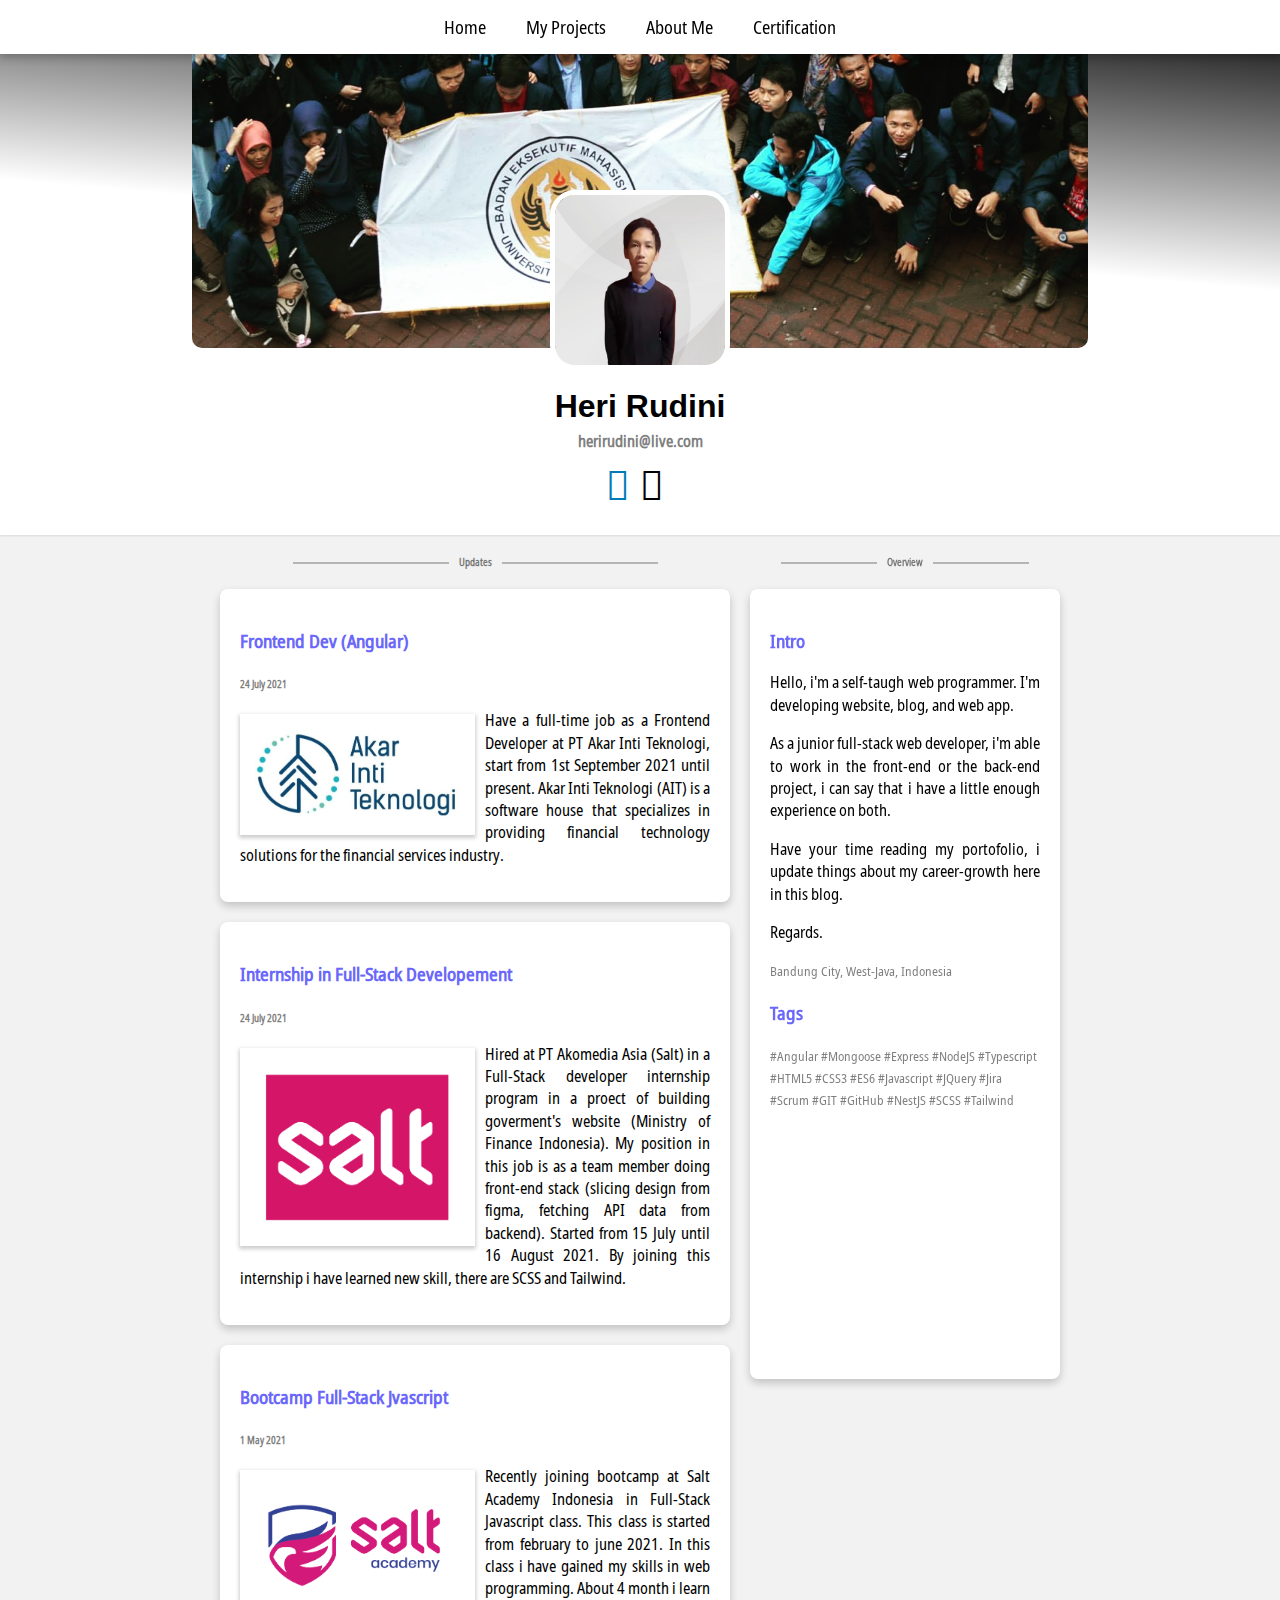
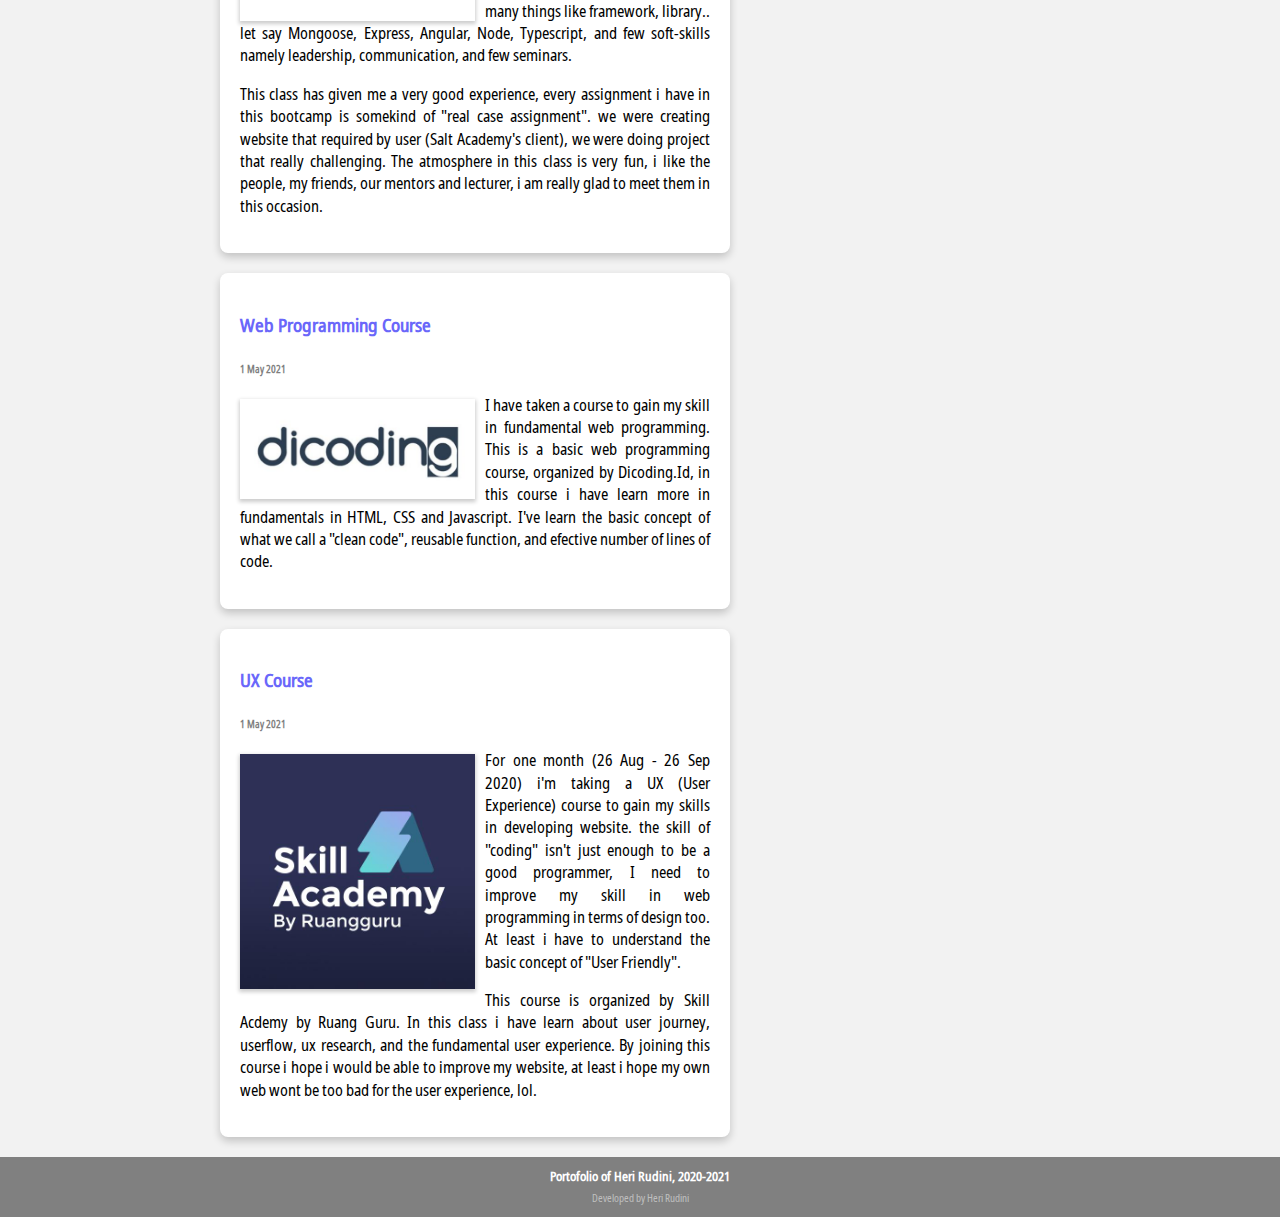
==== index.html @ 97d80e6c "Update & debug" ====
<!DOCTYPE html>
<html>
  <head>
    <title>Portofolio - Heri Rudini</title>
    <link
      rel="stylesheet"
      href="https://fonts.googleapis.com/css2?family=DM+Sans:wght@400;700 &display=swap"
    />
    <link
      rel="stylesheet"
      href="https://use.fontawesome.com/releases/v5.8.1/css/all.css"
      integrity="sha384-50oBUHEmvpQ+1lW4y57PTFmhCaXp0ML5d60M1M7uH2+nqUivzIebhndOJK28anvf"
      crossorigin="anonymous"
    />
    <link
      rel="stylesheet"
      href="https://cdnjs.cloudflare.com/ajax/libs/font-awesome/4.7.0/css/font-awesome.min.css"
    />
    <link rel="stylesheet" type="text/css" href="style.css" />
    <meta name="viewport" content="width=devices-width, initial-scale=1" />
    <meta content="text/html;charset=utf-8" http-equiv="Content-Type" />
    <meta content="utf-8" http-equiv="encoding" />
  </head>

  <body>
    <div id="myModal" class="modal" onclick="closeModalImage()">
      <span class="close">&times;</span>
      <img class="modal-content" id="img01" />
    </div>
    <header>
      <div class="jumbotron">
        <img
          id="profile-img"
          src="./assets/profile-img-5.png"
          class="profile-img"
          alt="Profile image"
          onclick="showModalImage(this.src)"
        />
      </div>
      <div class="title">
        <h1>Heri Rudini</h1>
        <p lang="en" translate="no" class=""><b>herirudini@live.com</b></p>
        <div class="badge flexrow">
          <!-- <a href="https://facebook.com/Heri.Rudini" target="_blank" class="fa fa-facebook"></a> -->
          <a
            href="https://linkedin.com/in/heri-rudini-8996981b3"
            target="_blank"
            class="fab fa-linkedin-square"
          ></a>
          <!-- <a href="https://yukitamikir.blogspot.com" target="_blank" class="fa fa-google"></a> -->
          <a
            href="https://github.com/herirudini"
            target="_blank"
            class="fab fa-github-square"
          ></a>
          <a
            href="https://wa.link/srtyjm"
            target="_blank"
            class="fab fa-whatsapp-square"
          ></a>
          <!-- <a href="https://www.instagram.com/heri.rudini/" target="_blank" class="fa fa-instagram"></a> -->
        </div>
      </div>
      <nav id="myNav" class="nav">
        <ul>
          <div class="menu">
            <a href="javascript:void(0);" onclick="myButton()"
              ><i class="fa fa-bars"></i
            ></a>
          </div>
          <div class="list flexrow">
            <li><a href="index.html">Home</a></li>
            <li><a href="projects.html">My Projects</a></li>
            <li><a href="aboutme.html">About Me</a></li>
            <li><a href="certification.html">Certification</a></li>
          </div>
        </ul>
      </nav>
    </header>

    <main class="flexrow">
      <div id="content">
        <h2 class="stripe-heading">Updates</h2>
        <article class="card">
          <h3>Frontend Dev (Angular)</h3>
          <em class="date">24 July 2021</em>
          <section>
            <img
              src="./assets/logo-ait.png"
              class="featured-image"
              alt="Logo AIT"
              id="ait-logo-img"
              onclick="showModalImage(this.src)"
            />
            <p lang="en-US" translate="yes">
              Have a full-time job as a Frontend Developer at PT Akar Inti
              Teknologi, start from 1st September 2021 until present. Akar Inti
              Teknologi (AIT) is a software house that specializes in providing
              financial technology solutions for the financial services
              industry.
            </p>
          </section>
        </article>
        <article class="card">
          <h3>Internship in Full-Stack Developement</h3>
          <em class="date">24 July 2021</em>
          <section>
            <img
              src="./assets/logosalt3.png"
              class="featured-image"
              alt="Logo Salt Academy"
              id="salt2-logo-img"
              onclick="showModalImage(this.src)"
            />
            <p lang="en-US" translate="yes">
              Hired at PT Akomedia Asia (Salt) in a Full-Stack
              developer internship program in a proect of building goverment's
              website (Ministry of Finance Indonesia). My position in this job
              is as a team member doing front-end stack (slicing design from
              figma, fetching API data from backend). Started from 15 July until
              16 August 2021. By joining this internship i have learned new
              skill, there are SCSS and Tailwind.
            </p>
          </section>
        </article>
        <article class="card">
          <h3>Bootcamp Full-Stack Jvascript</h3>
          <em class="date">1 May 2021</em>
          <section>
            <img
              src="./assets/logosalt.png"
              class="featured-image"
              alt="Logo Salt Academy"
              id="salt-logo-img"
              onclick="showModalImage(this.src)"
            />

            <p lang="en-US" translate="yes">
              Recently joining bootcamp at Salt Academy Indonesia in Full-Stack
              Javascript class. This class is started from february to june
              2021. In this class i have gained my skills in web programming.
              About 4 month i learn many things like framework, library.. let
              say Mongoose, Express, Angular, Node, Typescript, and few
              soft-skills namely leadership, communication, and few seminars.
            </p>
            <p lang="en-US" translate="yes">
              This class has given me a very good experience, every assignment i
              have in this bootcamp is somekind of "real case assignment". we
              were creating website that required by user (Salt Academy's
              client), we were doing project that really challenging. The
              atmosphere in this class is very fun, i like the people, my
              friends, our mentors and lecturer, i am really glad to meet them
              in this occasion.
            </p>
          </section>
        </article>
        <article class="card">
          <h3>Web Programming Course</h3>
          <em class="date">1 May 2021</em>
          <section>
            <img
              src="./assets/logo-dicoding.JPG"
              class="featured-image"
              alt="Logo Skill Academy"
              id="dicoding-logo-img"
              onclick="showModalImage(this.src)"
            />
            <p>
              I have taken a course to gain my skill in fundamental web
              programming. This is a basic web programming course, organized by
              Dicoding.Id, in this course i have learn more in fundamentals in
              HTML, CSS and Javascript. I've learn the basic concept of what we
              call a "clean code", reusable function, and efective number of
              lines of code.
            </p>
          </section>
        </article>
        <article class="card">
          <h3>UX Course</h3>
          <em class="date">1 May 2021</em>
          <section>
            <img
              src="./assets/logo-skillacademy.jpeg"
              class="featured-image"
              alt="Logo Skill Academy"
              id="skillacademy-logo-img"
              onclick="showModalImage(this.src)"
            />
            <p>
              For one month (26 Aug - 26 Sep 2020) i'm taking a UX (User
              Experience) course to gain my skills in developing website. the
              skill of "coding" isn't just enough to be a good programmer, I
              need to improve my skill in web programming in terms of design
              too. At least i have to understand the basic concept of "User
              Friendly".
            </p>
            <p>
              This course is organized by Skill Acdemy by Ruang Guru. In this
              class i have learn about user journey, userflow, ux research, and
              the fundamental user experience. By joining this course i hope i
              would be able to improve my website, at least i hope my own web
              wont be too bad for the user experience, lol.
            </p>
          </section>
        </article>
      </div>

      <aside>
        <h2 class="stripe-heading">Overview</h2>
        <div id="sideblock" class="card">
          <section class="event">
            <h3>Intro</h3>
            <p>
              Hello, i'm a self-taugh web programmer. I'm developing website,
              blog, and web app.
            </p>
            <p>
              As a junior full-stack web developer, i'm able to work in the
              front-end or the back-end project, i can say that i have a little
              enough experience on both.
            </p>
            <p>
              Have your time reading my portofolio, i update things about my
              career-growth here in this blog.
            </p>
            <p>Regards.</p>
            <em class="opacity">Bandung City, West-Java, Indonesia</em>
          </section>
          <section class="event">
            <h3>Tags</h3>
            <em class="opacity"
              >#Angular #Mongoose #Express #NodeJS #Typescript #HTML5 #CSS3 #ES6
              #Javascript #JQuery #Jira #Scrum #GIT #GitHub #NestJS #SCSS
              #Tailwind
            </em>
          </section>
        </div>
        <!-- <div class="card">
				<h3>Live events</h3>
				<section class="event">
					<h4>Join Bootcamp</h4>
					<em>February - June 2021</em>
					<p>Recently participated in full-stack javascript bootcamp at Salt Academy Indonesia</p>
				</section>
				<section class="event">
					<h4>Take a programming course</h4>
					<em>September - October 2020</em>
					<p>Participated in fundamental front-end web programming course at Dicoding Indonesia</p>
				</section>
				<section class="event">
					<h4>Graduation</h4>
					<em>February 2020</em>
					<p>Graduated from my university "Universitas Padjadjaran" Indonesia</p>
				</section>
			</div> -->
      </aside>
    </main>
    <footer>
      <p>Portofolio of Heri Rudini, 2020-2021</p>
      <i>Developed by Heri Rudini</i>
    </footer>
    <script src="script.js"></script>
  </body>
</html>
---- style.css ----
@import url("https://fonts.googleapis.com/css2?family=DM+Sans:wght@400;700 &display=swap");

/* @import url('https://cdn.jsdelivr.net/npm/@fortawesome/fontawesome-free@5.15.3/css/fontawesome.min.css'); */
@font-face {
  font-family: "NotoSans-CondensedLight";
  src: url("/assets/font/NotoSans-hinted/NotoSans-Condensed.ttf"),
    format("truetype");
  font-weight: normal;
  font-style: normal;
}

html {
  scroll-behavior: smooth;
  /* height: 100%; */
}
body {
  font-family: "NotoSans-CondensedLight", "DM Sans", sans-serif;
  margin: 0;
  padding: 0;
  background-color: rgba(128, 128, 128, 0.1);
  height: 100%;
}

body > header {
  padding-bottom: 1%;
  /* display: inline; */
  /* background-color: yellow; */

  /* background: rgb(0,0,0); */
  background: linear-gradient(
    185deg,
    rgba(0, 0, 0, 1) 0%,
    rgba(255, 255, 255, 1) 45%
  );
  box-shadow: 0 1px 2px 0 rgba(0, 0, 0, 0.1);
  padding-top: 40px;
  margin-bottom: 20px;
}
.flexrow {
  display: flex;
  flex-direction: row;
  align-items: center;
  justify-content: space-around;
}
h1 {
  margin: 10px 0 0;
  font-family: "Segoe UI", Tahoma, Geneva, Verdana, sans-serif;
}
h3 {
  color: #6a67fa;
  /* font-size: larger; */
}
h4 {
  color: #989bfc;
  /* font-size: large; */
}

p {
  font-size: medium;
  line-height: 1.4;
  font-weight: 350;
}
.jumbotron {
  /* font-size: 20px; */
  padding: 150px 1% 1% 1%;
  margin: 0 15%;
  background-image: url("./assets/jumbotron.jpg");
  background-position: bottom;
  background-size: cover;
  text-align: center;
  color: white;
  display: flex;
  flex-direction: column;
  align-items: center;
  justify-content: flex-start;
  border-radius: 0 0 10px 10px;
  /* padding: 20px; */
}
.title {
  margin-top: 30px;
  display: flex;
  flex-direction: column;
  justify-content: flex-start;
  align-items: center;
}

.title p {
  /* margin-top: 10px; */
  margin: 5px;
  color: rgba(0, 0, 0, 0.5);
  /* font-size: small; */
}
.badge a {
  margin: 0 5px;
}
.badge {
  margin-bottom: 10px;
}
.profile-img {
  position: static;
  margin-bottom: -35px;
  z-index: 0;
  min-height: 20px;
  height: 180px;
  width: 180px;
  object-fit: cover;
  border-radius: 25px;
  border-color: white;
  border-width: 5px;
  border-style: solid;
}
.nav,
.nav.responsive {
  z-index: 1;
  box-shadow: 0 4px 8px 0 rgba(0, 0, 0, 0.2);
  background-color: white;
  margin: 0;
  position: fixed;
  width: 100%;
  top: 0;
  padding: 10px 0;
}
.nav ul,
.nav.responsive ul {
  margin: 0;
  padding: 0;
  /* margin: 10px 0; */
}
.nav .list,
.nav.responsive .list {
  justify-content: center;
}
.nav li,
.nav.responsive li {
  list-style-type: none;
  margin: 0;
  padding: 0px 10px;
}
.nav a,
.nav.responsive a {
  display: block;
  padding: 5px 10px;
  font-size: 18px;
  font-weight: lighter;
  text-decoration: none;
  color: black;
  border-radius: 5px;
  position: relative;
  cursor: pointer;
}
.nav a::after,
.nav.responsive a::after {
  position: absolute;
  content: "";
  width: 50%;
  height: 3px;
  top: 75%;
  left: 25%;
  background: #ff7000;
  transition: transform 0.5s;
  transform: scaleX(0);
  transform-origin: right;
  /* z-index: -1; */
}
/* .nav a:hover:not(active),
.nav.responsive a:hover:not(active) {
    background-color: #00c8eb;
} */
.nav a:hover:not(active)::after,
.nav.responsive a:hover:not(active)::after {
  transform: scaleX(1);
  transform-origin: left;
}
.nav a:active,
.nav.responsive a:active {
  opacity: 50%;
  font-weight: lighter;
}
.nav .menu,
.nav.responsive .menu {
  font-size: 18px;
  font-weight: bolder;
  display: none;
  text-align: justify;
  margin: 0;
  color: white;
}
/* 
.nav #Menu6,
.nav.responsive #Menu6 {
    display: none;
} */

main.flexrow {
  /* margin: 0 15%; */
  /* display: flex;
    flex-direction: row; */
  align-items: flex-start;
  justify-content: center;
  /* height: 100%; */
}

.stripe-heading {
  overflow: hidden;
  text-align: center;
  font-size: x-small;
  opacity: 50%;
  margin: 0 15px 0 15px;
}

.stripe-heading:before,
.stripe-heading:after {
  background-color: rgba(0, 0, 0, 0.5);
  content: "";
  display: inline-block;
  height: 2px;
  position: relative;
  vertical-align: middle;
  width: 30%;
}
.stripe-heading:before {
  right: 1em;
  margin-left: -100%;
}
.stripe-heading:after {
  left: 1em;
  margin-right: -100%;
}
.card {
  box-shadow: 0 4px 8px 0 rgba(0, 0, 0, 0.2);
  border-radius: 8px;
  padding: 20px;
  margin: 20px;
  background-color: white;
  /* display: flex;
  flex-direction: column;
  align-items: flex-start; */
}
.card p {
  text-align: justify;
}
.card-footer {
  padding-top: 10px;
  clear: both;
  width: 100%;
}
.featured-image {
  float: left;
  margin: 5px 10px 0 0;
  /* align-self: center; */
  box-shadow: 0 2px 4px 1px rgba(0, 0, 0, 0.2);
  width: 50%;
  /* max-width: 500px; */
  object-fit: cover;
  object-position: center;
  max-height: 300px;
}
.full-image {
  /* float: left;
  margin: 5px 10px 0 0; */
  /* align-self: center; */
  box-shadow: 0 2px 4px 1px rgba(0, 0, 0, 0.2);
  width: 100%;
  /* max-width: 500px; */
  object-fit: cover;
  object-position: center;
  max-height: 400px;
}

.clear {
  clear: left;
}

table {
  clear: right;
  text-align: left;
}

#content {
  margin-right: -10px;
  max-width: 550px;
  /* height: 100%; */
  /* overflow-y: auto; */
  scroll-behavior: smooth;
}
/* #content>.card{
    margin-right: 10px;
} */
#content.wide-content {
  max-width: 900px;
  margin: 0;
}

aside {
  margin-left: -10px;
  max-width: 350px;
  height: 100%;
  position: sticky;
  top: 70px;
  /* scroll-snap-stop: normal;
    scroll-snap-align: end; */
}
/* aside>.card{
    margin-left: 10px;
} */
#sideblock {
  /* height: 80vh; */
  overflow: auto;
  scrollbar-width: none;
  -ms-overflow-style: none;
}

#sideblock:hover {
  scrollbar-width:unset;
  -ms-overflow-style: unset;
}

/* ::-webkit-scrollbar {
display: none;
} */
.opacity {
  font-size: small;
  opacity: 50%;
  font-style: normal;
}
.event.card {
  box-shadow: 0 4px 8px 0 rgba(0, 0, 0, 0.2);
  border-radius: 8px;
}
.date {
  font-size: x-small;
  font-weight: bold;
  opacity: 50%;
  font-style: normal;
  margin-bottom: 5px;
}
.fa {
  /* padding: 10px; */
  font-size: 40px;
  /* width: 40px; */
  text-align: center;
  text-decoration: none;
  margin: 0;
  font-weight: 1;
  background-color: none;
}
.fab {
  /* padding: 10px; */
  font-size: 40px;
  /* width: 40px; */
  text-align: center;
  text-decoration: none;
  margin: 0;
  font-weight: 1;
  background-color: none;
}
.fa-bars {
  font-size: inherit;
  border-radius: 0;
}

.fa-facebook {
  color: #3b5998;
  /* color: white; */
}

.fa-google {
  color: #dd4b39;
  /* color: white; */
}

.fa-linkedin-square {
  color: #007bb5;
  /* color: white; */
}

.fa-github-square {
  color: black;
  /* color: white; */
}
.fa-whatsapp-square {
  /* color: linear-gradient(45deg,#1ebea5, #00e676); */
  color: #00e676;
  /* color: white; */
}
/* .fa-instagram {
    background: #d6249f;
    background: radial-gradient(circle at 30% 107%, #fdf497 0%, #fdf497 5%, #fd5949 45%,#d6249f 60%,#285AEB 90%);
    color: white;
    font-weight: bolder;
} */

footer {
  padding: 10px 0;
  color: white;
  background-color: rgba(128, 128, 128, 1);
  text-align: center;
}
footer p {
  margin: 0;
  font-weight: bold;
  font-size: small;
}
footer i {
  font-style: normal;
  font-size: x-small;
  /* font-size: 90%; */
  color: rgba(255, 255, 255, 0.5);
}
* {
  box-sizing: border-box;
}
@media screen and (min-width: 2000px) {
  main {
    margin: 0 15%;
  }
  #content {
    max-width: 60%;
  }
  aside {
    max-width: 40%;
  }
}
@media screen and (max-width: 996px) {
  #sideblock {
    height: 100%!important;
  }
  main.flexrow {
    padding: 0;
    margin: 0;
    flex-direction: column-reverse;
    align-items: center;
  }
  #content,
  aside {
    position: static;
    max-width: 600px;
    margin: 0;
  }
  /* .featured-image {
    width: 100%;
    } */
}
@media screen and (max-width: 600px) {
  .jumbotron {
    margin: 0;
    border-radius: 0;
  }
  /* html {
        font-size: 90%;
    } */
  .nav,
  .nav.responsive {
    text-align: left;
    padding: 0;
  }
  .nav .menu,
  .nav.responsive .menu {
    padding: 10px;
    display: flex;
    flex-direction: row;
    align-items: center;
    justify-content: flex-end;
    position: relative;
    left: 0;
    background-color: black;
  }
  .nav a,
  .nav.responsive a {
    color: white;
    /* font-weight:500; */
  }
  .nav .list {
    display: block;
    text-align: center;
    background-color: rgba(0, 0, 0, 0.8);
    position: absolute;
    top: 0;
    padding-top: 49px;
    z-index: -1;
    bottom: 100%;
    left: 0;
    right: 0;
    width: 100%;
    height: 0;
    -webkit-transition: height 0.5s ease-in-out;
    -moz-transition: height 0.5s ease-in-out;
    -o-transition: height 0.5s ease-in-out;
    transition: height 0.5s ease-in-out;
    overflow-y: hidden;

    /* flex-direction: column;
        flex-wrap: nowrap;
        align-items:flex-start;
        justify-content: space-evenly; */
  }
  .nav.responsive .list {
    display: block;
    bottom: 0;
    height: 270px;
  }
  .nav li,
  .nav.responsive li {
    width: 100%;
    /* -webkit-text-stroke-color: black;
        -webkit-text-stroke-width: 1px; */
    /* text-align: left; */
    border-radius: 0;
    padding: 10px;
  }
  #content,
  aside {
    width: 100%;
    padding: 0;
  }
  .featured-image {
    width: 100%;
    margin-bottom: 10px;
  }
  /*nav.responsive will be generated by javascript*/

  /* .nav.responsive #Menu6 {
        display: inherit;
    } */
}

/*========================MODAL IMG=====================*/
/* The Modal (background) */
.modal {
  display: none; /* Hidden by default */
  position: fixed; /* Stay in place */
  z-index: 2; /* Sit on top */
  left: 0;
  top: 0;
  width: 100%; /* Full width */
  height: 100%; /* Full height */
  overflow: auto; /* Enable scroll if needed */
  background-color: rgb(0, 0, 0); /* Fallback color */
  background-color: rgba(0, 0, 0, 0.9); /* Black w/ opacity */
  flex-direction: row;
  align-items: center;
  justify-content: center;
}

/* Modal Content (image) */
.modal-content {
  margin: auto;
  display: block;
  max-height: 70%;
  max-width: 70%;
}

/* Add Animation */
.modal-content,
#caption {
  -webkit-animation-name: zoom;
  -webkit-animation-duration: 0.6s;
  animation-name: zoom;
  animation-duration: 0.6s;
}

@-webkit-keyframes zoom {
  from {
    -webkit-transform: scale(0);
  }
  to {
    -webkit-transform: scale(1);
  }
}

@keyframes zoom {
  from {
    transform: scale(0);
  }
  to {
    transform: scale(1);
  }
}

/* The Close Button */
.close {
  position: absolute;
  top: 15px;
  right: 35px;
  color: #f1f1f1;
  font-size: 40px;
  font-weight: bold;
  transition: 0.3s;
}

.close:hover,
.close:focus {
  color: #bbb;
  text-decoration: none;
  cursor: pointer;
}

/* 100% Image Width on Smaller Screens */
@media only screen and (max-width: 600px) {
  .modal-content {
    max-height: unset;
    max-width: unset;
    width: 100%;
  }
}
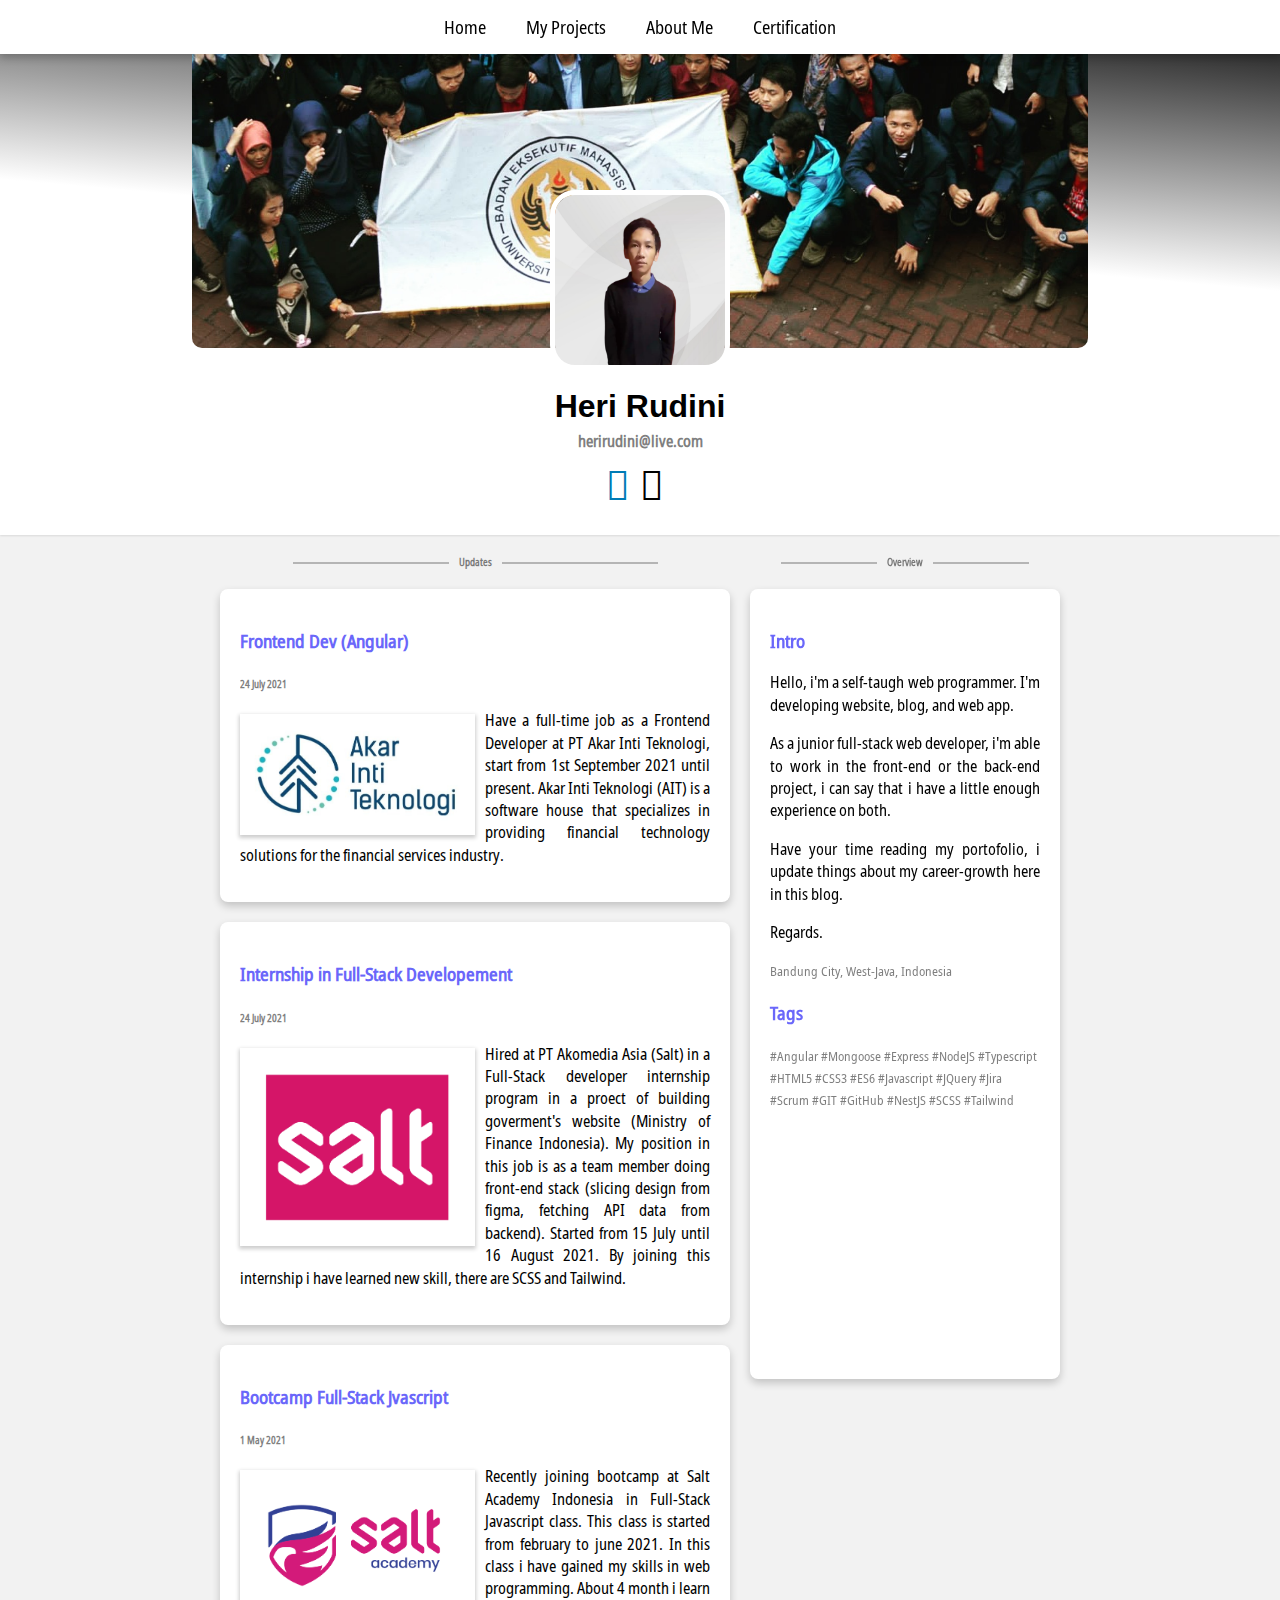
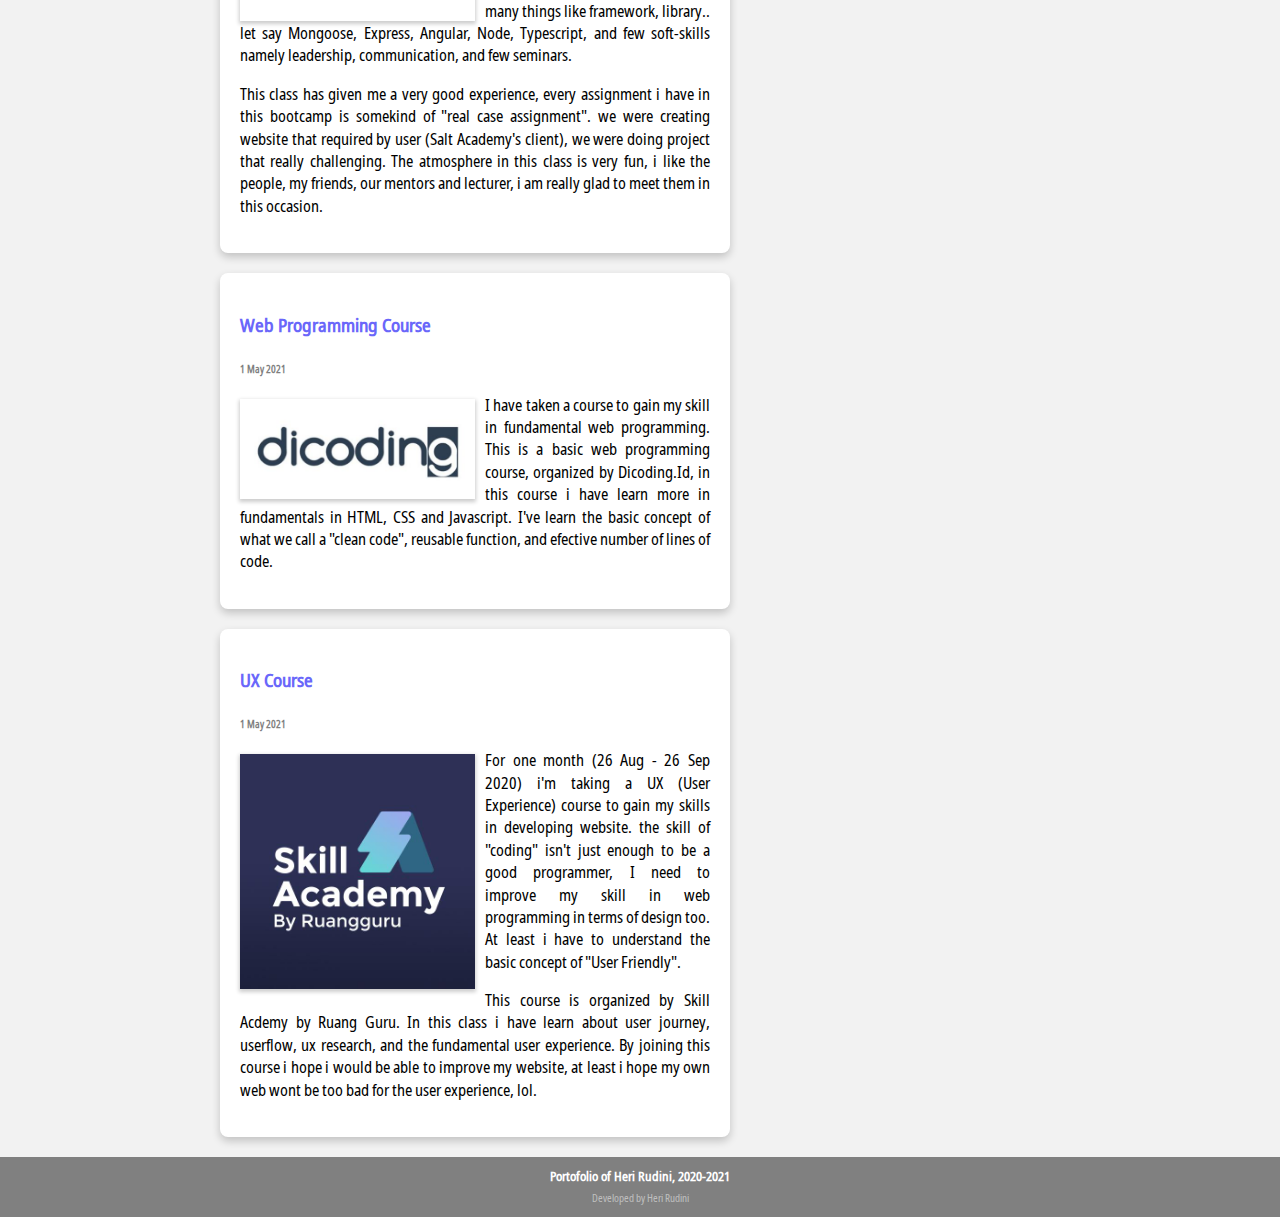
==== commit d1945c0a: "fix styling scrollbar" ====
--- a/index.html
+++ b/index.html
@@ -207,33 +207,35 @@
 
       <aside>
         <h2 class="stripe-heading">Overview</h2>
-        <div id="sideblock" class="card">
-          <section class="event">
-            <h3>Intro</h3>
-            <p>
-              Hello, i'm a self-taugh web programmer. I'm developing website,
-              blog, and web app.
-            </p>
-            <p>
-              As a junior full-stack web developer, i'm able to work in the
-              front-end or the back-end project, i can say that i have a little
-              enough experience on both.
-            </p>
-            <p>
-              Have your time reading my portofolio, i update things about my
-              career-growth here in this blog.
-            </p>
-            <p>Regards.</p>
-            <em class="opacity">Bandung City, West-Java, Indonesia</em>
-          </section>
-          <section class="event">
-            <h3>Tags</h3>
-            <em class="opacity"
-              >#Angular #Mongoose #Express #NodeJS #Typescript #HTML5 #CSS3 #ES6
-              #Javascript #JQuery #Jira #Scrum #GIT #GitHub #NestJS #SCSS
-              #Tailwind
-            </em>
-          </section>
+        <div style="padding-left: 0; padding-right: 0;" class="card">
+          <div id="sideblock">
+            <section class="event">
+              <h3>Intro</h3>
+              <p>
+                Hello, i'm a self-taugh web programmer. I'm developing website,
+                blog, and web app.
+              </p>
+              <p>
+                As a junior full-stack web developer, i'm able to work in the
+                front-end or the back-end project, i can say that i have a little
+                enough experience on both.
+              </p>
+              <p>
+                Have your time reading my portofolio, i update things about my
+                career-growth here in this blog.
+              </p>
+              <p>Regards.</p>
+              <em class="opacity">Bandung City, West-Java, Indonesia</em>
+            </section>
+            <section class="event">
+              <h3>Tags</h3>
+              <em class="opacity"
+                >#Angular #Mongoose #Express #NodeJS #Typescript #HTML5 #CSS3 #ES6
+                #Javascript #JQuery #Jira #Scrum #GIT #GitHub #NestJS #SCSS
+                #Tailwind
+              </em>
+            </section>
+          </div>
         </div>
         <!-- <div class="card">
 				<h3>Live events</h3>
--- a/style.css
+++ b/style.css
@@ -8,7 +8,45 @@
   font-weight: normal;
   font-style: normal;
 }
-
+/* SCROLL BAR FOR OTHER BROWSER (Chrome, Edge, Safari) */
+
+::-webkit-scrollbar {
+  background: transparent;
+  overflow: visible;
+  width: 8px;
+}
+
+::-webkit-scrollbar-thumb {
+  background-color: #aaaaaa;
+  border: solid #aaaaaa;
+}
+
+::-webkit-scrollbar-thumb:hover {
+  background-color: #888888;
+  border: #888888;
+}
+::-webkit-scrollbar-thumb:hover:active {
+  background-color: #666666;
+  border: #666666;
+}
+
+::-webkit-scrollbar-thumb:horizontal {
+  border-width: 6px 8px;
+  min-width: 10px;
+}
+
+::-webkit-scrollbar-thumb:vertical {
+  border-width: 8px 6px;
+  min-height: 10px;
+}
+
+::-webkit-scrollbar-track-piece {
+  background-color: rgba(0, 0, 0, 0);
+}
+
+::-webkit-scrollbar-corner {
+  background: transparent;
+}
 html {
   scroll-behavior: smooth;
   /* height: 100%; */
@@ -232,6 +270,9 @@
   padding: 20px;
   margin: 20px;
   background-color: white;
+  overflow: hidden;
+  text-overflow: ellipsis;
+  word-wrap: break-word;
   /* display: flex;
   flex-direction: column;
   align-items: flex-start; */
@@ -297,27 +338,24 @@
   height: 100%;
   position: sticky;
   top: 70px;
-  /* scroll-snap-stop: normal;
-    scroll-snap-align: end; */
-}
-/* aside>.card{
-    margin-left: 10px;
-} */
+}
+
+/*MAINTAIN SCROLLBAR */
+
 #sideblock {
   /* height: 80vh; */
-  overflow: auto;
-  scrollbar-width: none;
-  -ms-overflow-style: none;
+  overflow-x: hidden;
+  overflow-y: hidden;
+  padding: 0 20px;
 }
 
 #sideblock:hover {
-  scrollbar-width:unset;
-  -ms-overflow-style: unset;
-}
-
-/* ::-webkit-scrollbar {
-display: none;
-} */
+  overflow-y: scroll;
+  scrollbar-width: thin;
+  padding-right: 12px;
+  scrollbar-color: #aaaaaa rgba(0, 0, 0, 0); /* thumb and track color for firefox*/
+}
+
 .opacity {
   font-size: small;
   opacity: 50%;
@@ -423,7 +461,11 @@
 }
 @media screen and (max-width: 996px) {
   #sideblock {
-    height: 100%!important;
+    height: 100% !important;
+  }
+  #sideblock:hover {
+    overflow-y: hidden;
+    padding-right: 20px;
   }
   main.flexrow {
     padding: 0;
@@ -441,6 +483,8 @@
     width: 100%;
     } */
 }
+
+/*Mobile*/
 @media screen and (max-width: 600px) {
   .jumbotron {
     margin: 0;
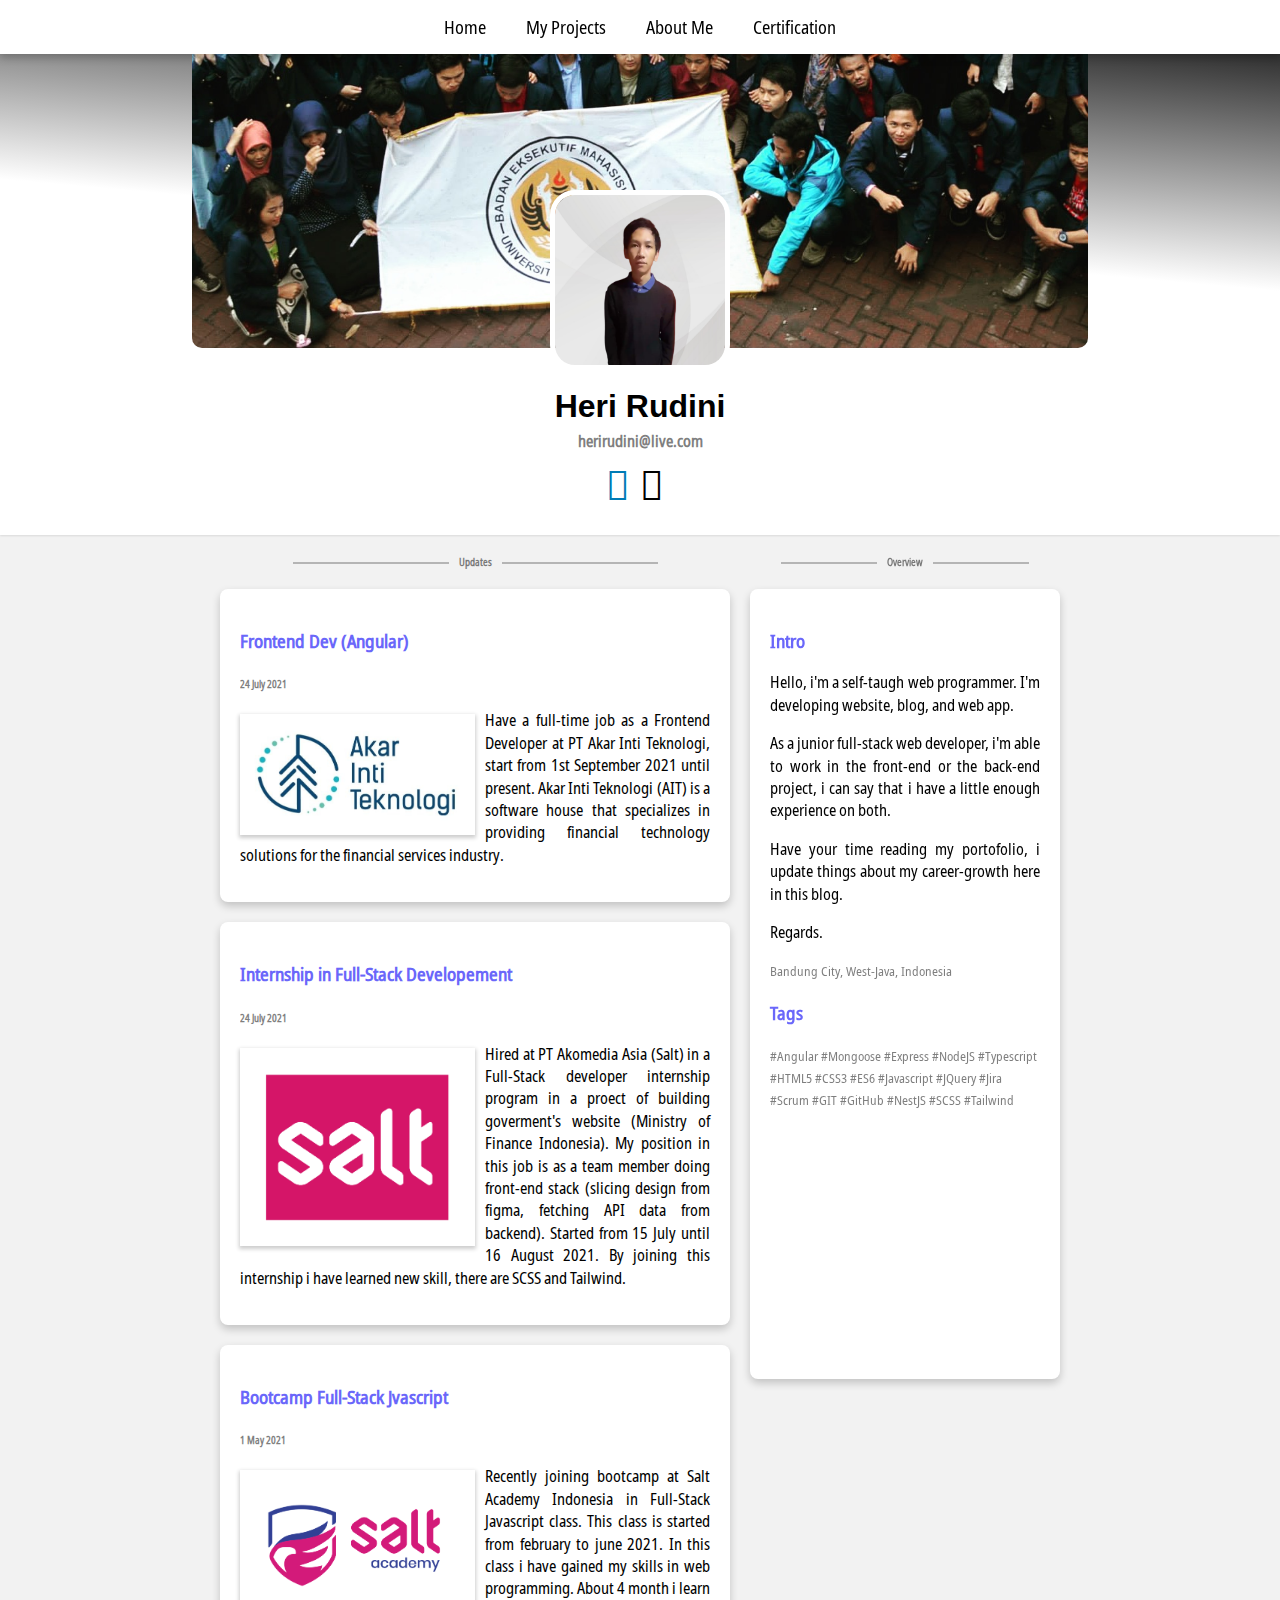
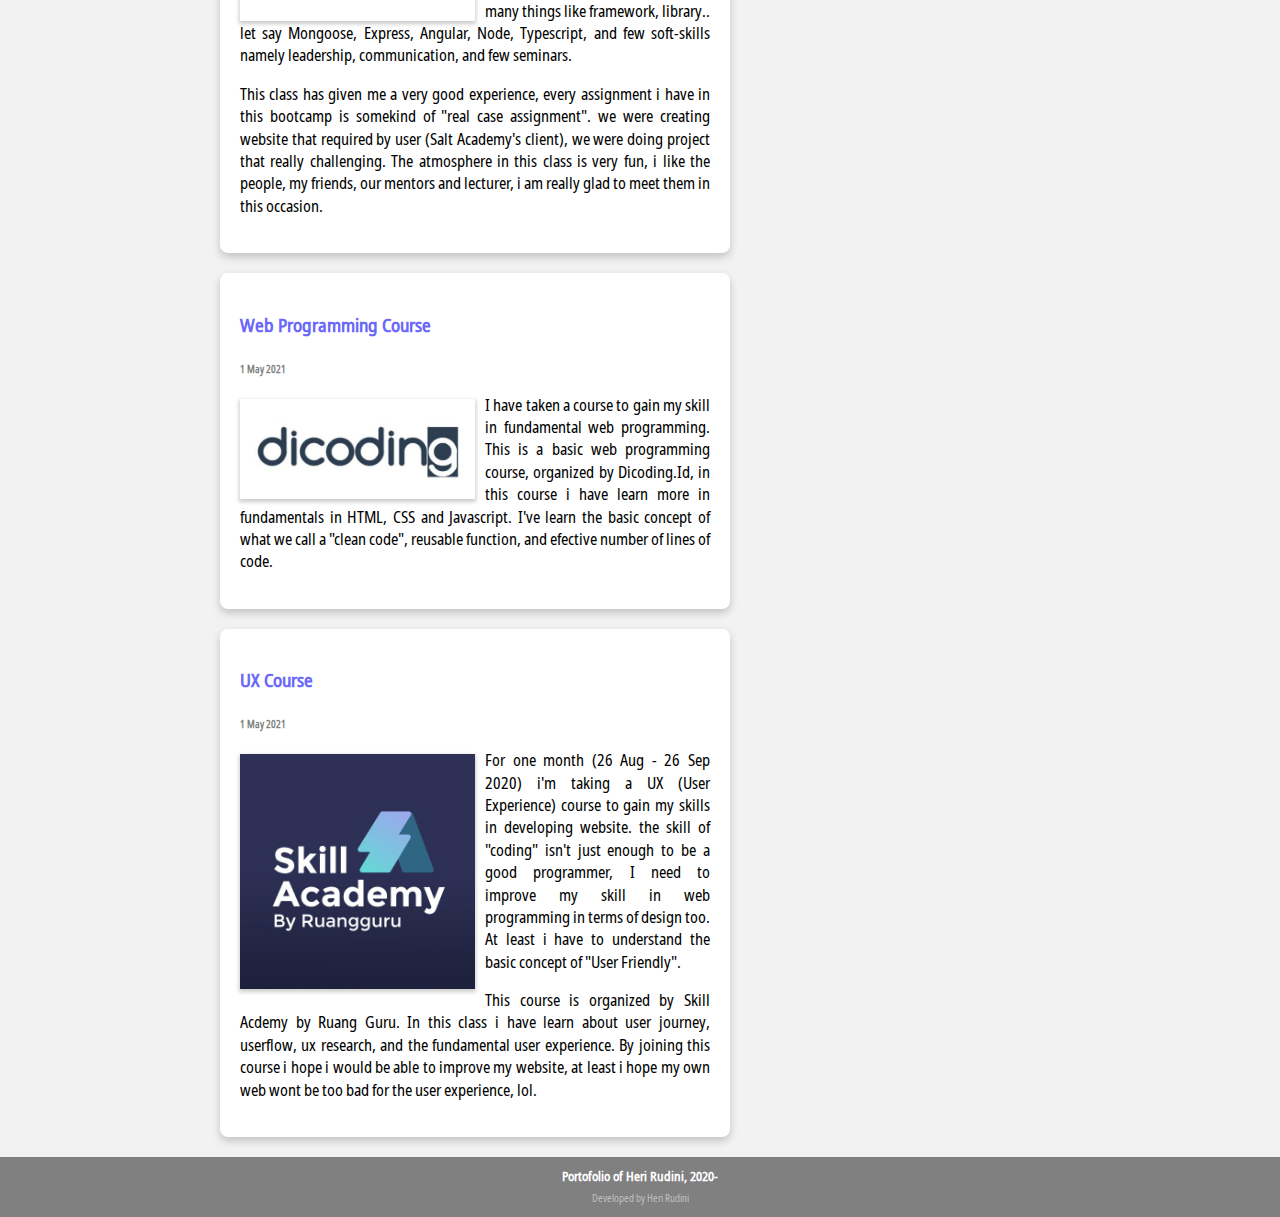
==== commit 7fd45c52: "Update index.html" ====
--- a/index.html
+++ b/index.html
@@ -22,7 +22,7 @@
     <meta content="utf-8" http-equiv="encoding" />
   </head>
 
-  <body>
+  <body onresize="setHeight()">
     <div id="myModal" class="modal" onclick="closeModalImage()">
       <span class="close">&times;</span>
       <img class="modal-content" id="img01" />
@@ -258,7 +258,7 @@
       </aside>
     </main>
     <footer>
-      <p>Portofolio of Heri Rudini, 2020-2021</p>
+      <p id="copyright">Portofolio of Heri Rudini, <strong>2020-<em></em></strong></p>
       <i>Developed by Heri Rudini</i>
     </footer>
     <script src="script.js"></script>
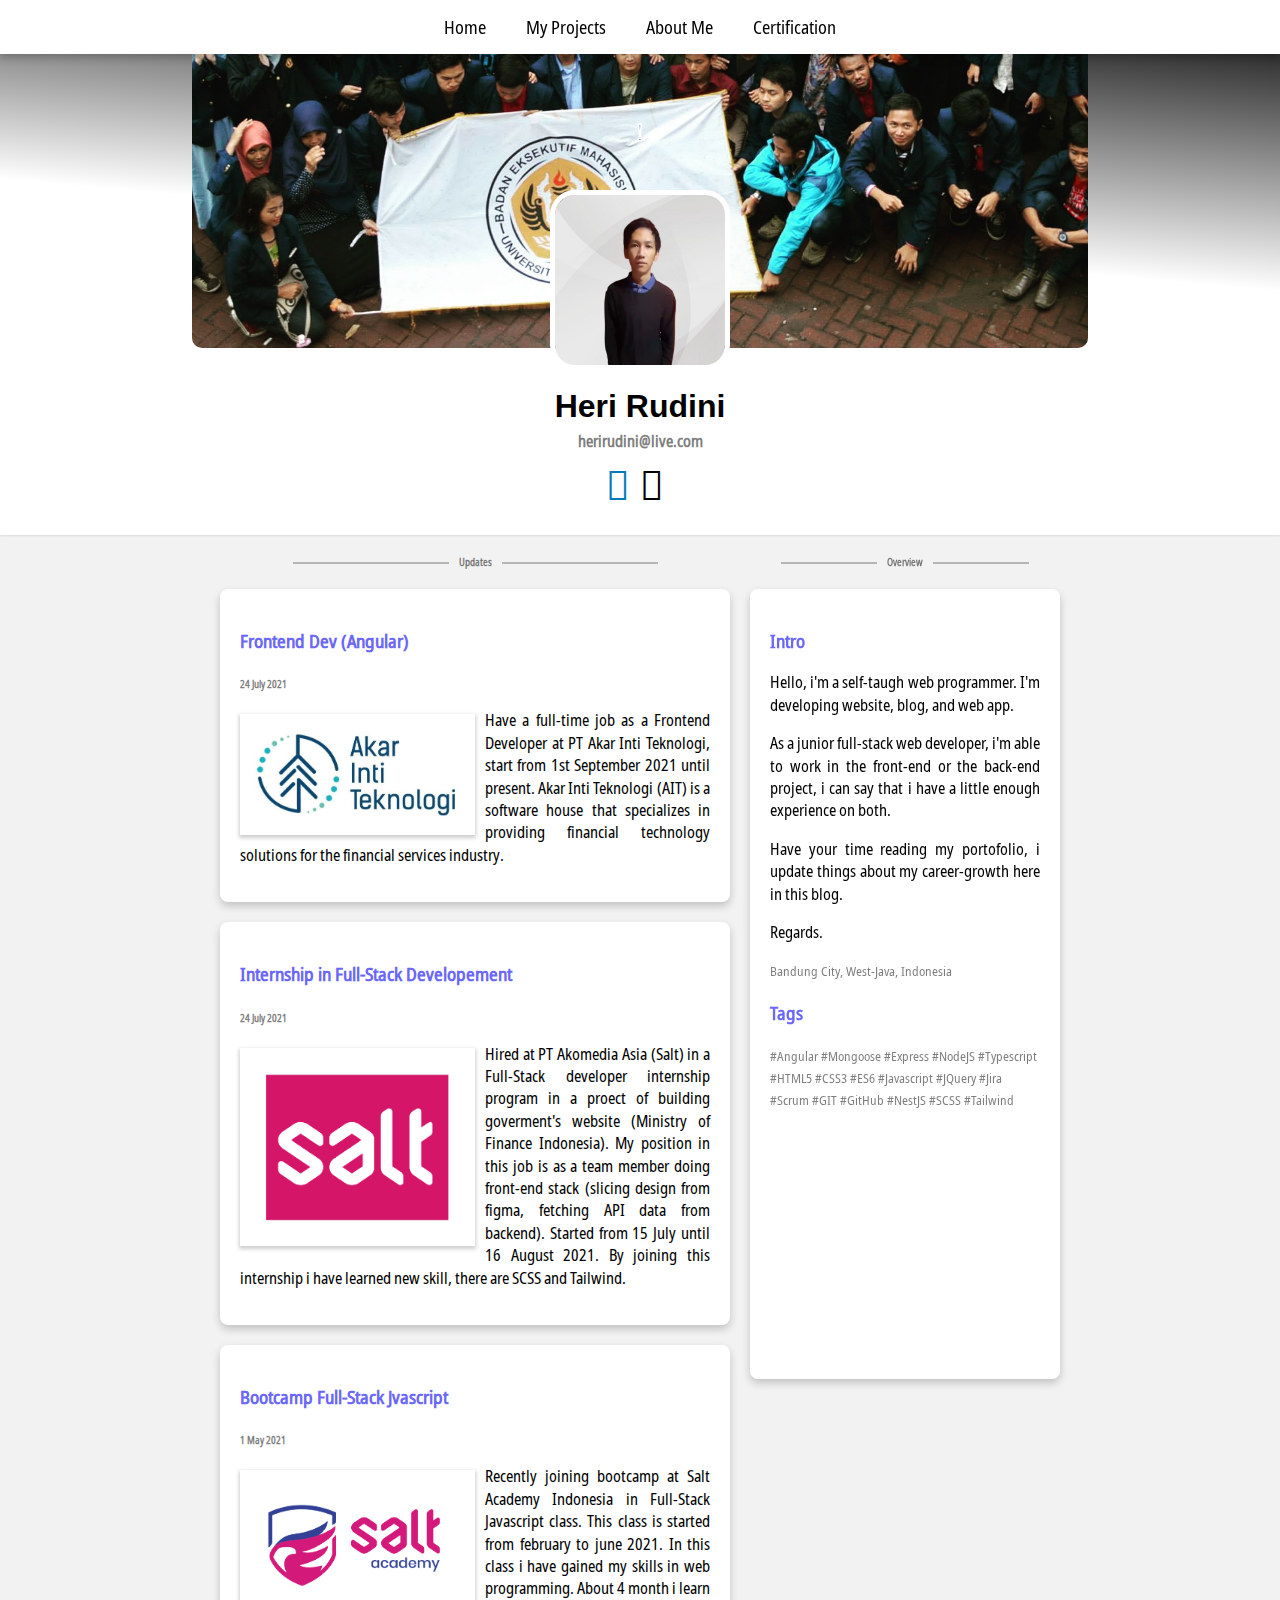
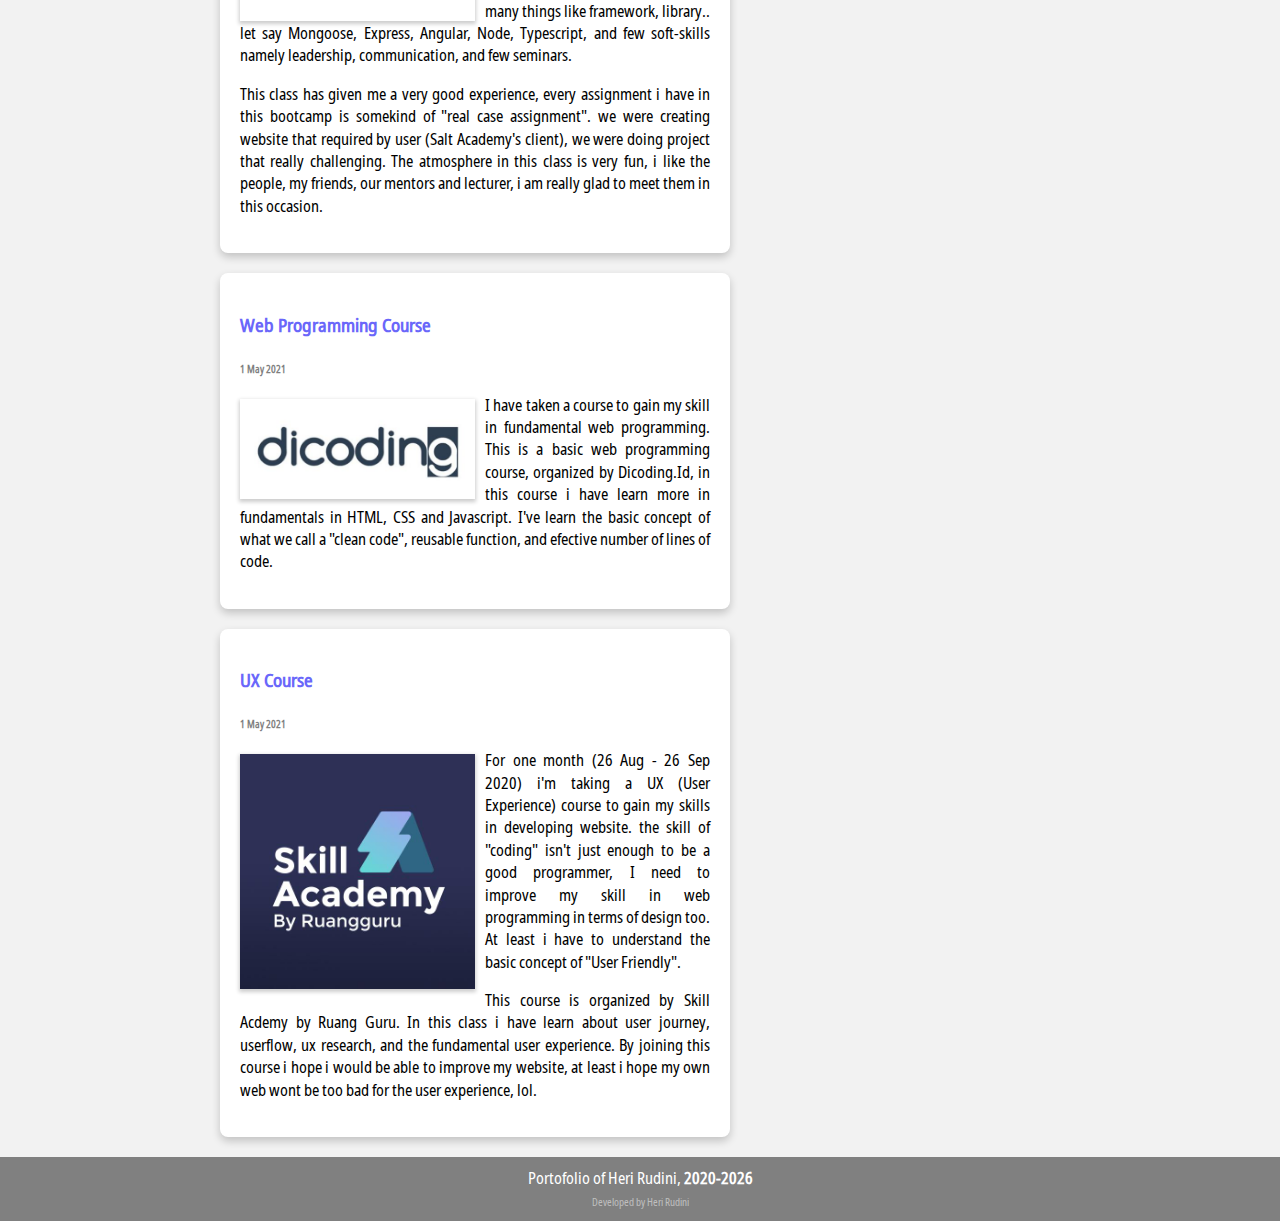
==== commit d5b586f4: "feat: add annual greeting, fix footer web year" ====
--- a/index.html
+++ b/index.html
@@ -1,243 +1,190 @@
 <!DOCTYPE html>
 <html>
-  <head>
-    <title>Portofolio - Heri Rudini</title>
-    <link
-      rel="stylesheet"
-      href="https://fonts.googleapis.com/css2?family=DM+Sans:wght@400;700 &display=swap"
-    />
-    <link
-      rel="stylesheet"
-      href="https://use.fontawesome.com/releases/v5.8.1/css/all.css"
-      integrity="sha384-50oBUHEmvpQ+1lW4y57PTFmhCaXp0ML5d60M1M7uH2+nqUivzIebhndOJK28anvf"
-      crossorigin="anonymous"
-    />
-    <link
-      rel="stylesheet"
-      href="https://cdnjs.cloudflare.com/ajax/libs/font-awesome/4.7.0/css/font-awesome.min.css"
-    />
-    <link rel="stylesheet" type="text/css" href="style.css" />
-    <meta name="viewport" content="width=devices-width, initial-scale=1" />
-    <meta content="text/html;charset=utf-8" http-equiv="Content-Type" />
-    <meta content="utf-8" http-equiv="encoding" />
-  </head>
-
-  <body onresize="setHeight()">
-    <div id="myModal" class="modal" onclick="closeModalImage()">
-      <span class="close">&times;</span>
-      <img class="modal-content" id="img01" />
+
+<head>
+  <title>Portofolio - Heri Rudini</title>
+  <link rel="stylesheet" href="https://fonts.googleapis.com/css2?family=DM+Sans:wght@400;700 &display=swap" />
+  <link rel="stylesheet" href="https://use.fontawesome.com/releases/v5.8.1/css/all.css"
+    integrity="sha384-50oBUHEmvpQ+1lW4y57PTFmhCaXp0ML5d60M1M7uH2+nqUivzIebhndOJK28anvf" crossorigin="anonymous" />
+  <link rel="stylesheet" href="https://cdnjs.cloudflare.com/ajax/libs/font-awesome/4.7.0/css/font-awesome.min.css" />
+  <link rel="stylesheet" type="text/css" href="./css/style.css" />
+  <meta name="viewport" content="width=devices-width, initial-scale=1" />
+  <meta content="text/html;charset=utf-8" http-equiv="Content-Type" />
+  <meta content="utf-8" http-equiv="encoding" />
+</head>
+
+<body onresize="setHeight()">
+  <div id="myModal" class="modal" onclick="closeModalImage()">
+    <span class="close">&times;</span>
+    <img class="modal-content" id="img01" />
+  </div>
+  <header>
+    <div class="jumbotron">
+      <div id="greeting"></div>
+      <img id="profile-img" src="./assets/profile-img-5.png" class="profile-img" alt="Profile image"
+        onclick="showModalImage(this.src)" />
     </div>
-    <header>
-      <div class="jumbotron">
-        <img
-          id="profile-img"
-          src="./assets/profile-img-5.png"
-          class="profile-img"
-          alt="Profile image"
-          onclick="showModalImage(this.src)"
-        />
+    <div class="title">
+      <h1>Heri Rudini</h1>
+      <p lang="en" translate="no" class=""><b>herirudini@live.com</b></p>
+      <div class="badge flexrow">
+        <!-- <a href="https://facebook.com/Heri.Rudini" target="_blank" class="fa fa-facebook"></a> -->
+        <a href="https://linkedin.com/in/heri-rudini-8996981b3" target="_blank" class="fab fa-linkedin-square"></a>
+        <!-- <a href="https://yukitamikir.blogspot.com" target="_blank" class="fa fa-google"></a> -->
+        <a href="https://github.com/herirudini" target="_blank" class="fab fa-github-square"></a>
+        <a href="https://wa.link/srtyjm" target="_blank" class="fab fa-whatsapp-square"></a>
+        <!-- <a href="https://www.instagram.com/heri.rudini/" target="_blank" class="fa fa-instagram"></a> -->
       </div>
-      <div class="title">
-        <h1>Heri Rudini</h1>
-        <p lang="en" translate="no" class=""><b>herirudini@live.com</b></p>
-        <div class="badge flexrow">
-          <!-- <a href="https://facebook.com/Heri.Rudini" target="_blank" class="fa fa-facebook"></a> -->
-          <a
-            href="https://linkedin.com/in/heri-rudini-8996981b3"
-            target="_blank"
-            class="fab fa-linkedin-square"
-          ></a>
-          <!-- <a href="https://yukitamikir.blogspot.com" target="_blank" class="fa fa-google"></a> -->
-          <a
-            href="https://github.com/herirudini"
-            target="_blank"
-            class="fab fa-github-square"
-          ></a>
-          <a
-            href="https://wa.link/srtyjm"
-            target="_blank"
-            class="fab fa-whatsapp-square"
-          ></a>
-          <!-- <a href="https://www.instagram.com/heri.rudini/" target="_blank" class="fa fa-instagram"></a> -->
+    </div>
+    <nav id="myNav" class="nav">
+      <ul>
+        <div class="menu">
+          <a href="javascript:void(0);" onclick="myButton()"><i class="fa fa-bars"></i></a>
+        </div>
+        <div class="list flexrow">
+          <li><a href="index.html">Home</a></li>
+          <li><a href="projects.html">My Projects</a></li>
+          <li><a href="aboutme.html">About Me</a></li>
+          <li><a href="certification.html">Certification</a></li>
+        </div>
+      </ul>
+    </nav>
+  </header>
+
+  <main class="flexrow">
+    <div id="content">
+      <h2 class="stripe-heading">Updates</h2>
+      <article class="card">
+        <h3>Frontend Dev (Angular)</h3>
+        <em class="date">24 July 2021</em>
+        <section>
+          <img src="./assets/logo-ait.png" class="featured-image" alt="Logo AIT" id="ait-logo-img"
+            onclick="showModalImage(this.src)" />
+          <p lang="en-US" translate="yes">
+            Have a full-time job as a Frontend Developer at PT Akar Inti
+            Teknologi, start from 1st September 2021 until present. Akar Inti
+            Teknologi (AIT) is a software house that specializes in providing
+            financial technology solutions for the financial services
+            industry.
+          </p>
+        </section>
+      </article>
+      <article class="card">
+        <h3>Internship in Full-Stack Developement</h3>
+        <em class="date">24 July 2021</em>
+        <section>
+          <img src="./assets/logosalt3.png" class="featured-image" alt="Logo Salt Academy" id="salt2-logo-img"
+            onclick="showModalImage(this.src)" />
+          <p lang="en-US" translate="yes">
+            Hired at PT Akomedia Asia (Salt) in a Full-Stack
+            developer internship program in a proect of building goverment's
+            website (Ministry of Finance Indonesia). My position in this job
+            is as a team member doing front-end stack (slicing design from
+            figma, fetching API data from backend). Started from 15 July until
+            16 August 2021. By joining this internship i have learned new
+            skill, there are SCSS and Tailwind.
+          </p>
+        </section>
+      </article>
+      <article class="card">
+        <h3>Bootcamp Full-Stack Jvascript</h3>
+        <em class="date">1 May 2021</em>
+        <section>
+          <img src="./assets/logosalt.png" class="featured-image" alt="Logo Salt Academy" id="salt-logo-img"
+            onclick="showModalImage(this.src)" />
+
+          <p lang="en-US" translate="yes">
+            Recently joining bootcamp at Salt Academy Indonesia in Full-Stack
+            Javascript class. This class is started from february to june
+            2021. In this class i have gained my skills in web programming.
+            About 4 month i learn many things like framework, library.. let
+            say Mongoose, Express, Angular, Node, Typescript, and few
+            soft-skills namely leadership, communication, and few seminars.
+          </p>
+          <p lang="en-US" translate="yes">
+            This class has given me a very good experience, every assignment i
+            have in this bootcamp is somekind of "real case assignment". we
+            were creating website that required by user (Salt Academy's
+            client), we were doing project that really challenging. The
+            atmosphere in this class is very fun, i like the people, my
+            friends, our mentors and lecturer, i am really glad to meet them
+            in this occasion.
+          </p>
+        </section>
+      </article>
+      <article class="card">
+        <h3>Web Programming Course</h3>
+        <em class="date">1 May 2021</em>
+        <section>
+          <img src="./assets/logo-dicoding.JPG" class="featured-image" alt="Logo Skill Academy" id="dicoding-logo-img"
+            onclick="showModalImage(this.src)" />
+          <p>
+            I have taken a course to gain my skill in fundamental web
+            programming. This is a basic web programming course, organized by
+            Dicoding.Id, in this course i have learn more in fundamentals in
+            HTML, CSS and Javascript. I've learn the basic concept of what we
+            call a "clean code", reusable function, and efective number of
+            lines of code.
+          </p>
+        </section>
+      </article>
+      <article class="card">
+        <h3>UX Course</h3>
+        <em class="date">1 May 2021</em>
+        <section>
+          <img src="./assets/logo-skillacademy.jpeg" class="featured-image" alt="Logo Skill Academy"
+            id="skillacademy-logo-img" onclick="showModalImage(this.src)" />
+          <p>
+            For one month (26 Aug - 26 Sep 2020) i'm taking a UX (User
+            Experience) course to gain my skills in developing website. the
+            skill of "coding" isn't just enough to be a good programmer, I
+            need to improve my skill in web programming in terms of design
+            too. At least i have to understand the basic concept of "User
+            Friendly".
+          </p>
+          <p>
+            This course is organized by Skill Acdemy by Ruang Guru. In this
+            class i have learn about user journey, userflow, ux research, and
+            the fundamental user experience. By joining this course i hope i
+            would be able to improve my website, at least i hope my own web
+            wont be too bad for the user experience, lol.
+          </p>
+        </section>
+      </article>
+    </div>
+
+    <aside>
+      <h2 class="stripe-heading">Overview</h2>
+      <div style="padding-left: 0; padding-right: 0;" class="card">
+        <div id="sideblock">
+          <section class="event">
+            <h3>Intro</h3>
+            <p>
+              Hello, i'm a self-taugh web programmer. I'm developing website,
+              blog, and web app.
+            </p>
+            <p>
+              As a junior full-stack web developer, i'm able to work in the
+              front-end or the back-end project, i can say that i have a little
+              enough experience on both.
+            </p>
+            <p>
+              Have your time reading my portofolio, i update things about my
+              career-growth here in this blog.
+            </p>
+            <p>Regards.</p>
+            <em class="opacity">Bandung City, West-Java, Indonesia</em>
+          </section>
+          <section class="event">
+            <h3>Tags</h3>
+            <em class="opacity">#Angular #Mongoose #Express #NodeJS #Typescript #HTML5 #CSS3 #ES6
+              #Javascript #JQuery #Jira #Scrum #GIT #GitHub #NestJS #SCSS
+              #Tailwind
+            </em>
+          </section>
         </div>
       </div>
-      <nav id="myNav" class="nav">
-        <ul>
-          <div class="menu">
-            <a href="javascript:void(0);" onclick="myButton()"
-              ><i class="fa fa-bars"></i
-            ></a>
-          </div>
-          <div class="list flexrow">
-            <li><a href="index.html">Home</a></li>
-            <li><a href="projects.html">My Projects</a></li>
-            <li><a href="aboutme.html">About Me</a></li>
-            <li><a href="certification.html">Certification</a></li>
-          </div>
-        </ul>
-      </nav>
-    </header>
-
-    <main class="flexrow">
-      <div id="content">
-        <h2 class="stripe-heading">Updates</h2>
-        <article class="card">
-          <h3>Frontend Dev (Angular)</h3>
-          <em class="date">24 July 2021</em>
-          <section>
-            <img
-              src="./assets/logo-ait.png"
-              class="featured-image"
-              alt="Logo AIT"
-              id="ait-logo-img"
-              onclick="showModalImage(this.src)"
-            />
-            <p lang="en-US" translate="yes">
-              Have a full-time job as a Frontend Developer at PT Akar Inti
-              Teknologi, start from 1st September 2021 until present. Akar Inti
-              Teknologi (AIT) is a software house that specializes in providing
-              financial technology solutions for the financial services
-              industry.
-            </p>
-          </section>
-        </article>
-        <article class="card">
-          <h3>Internship in Full-Stack Developement</h3>
-          <em class="date">24 July 2021</em>
-          <section>
-            <img
-              src="./assets/logosalt3.png"
-              class="featured-image"
-              alt="Logo Salt Academy"
-              id="salt2-logo-img"
-              onclick="showModalImage(this.src)"
-            />
-            <p lang="en-US" translate="yes">
-              Hired at PT Akomedia Asia (Salt) in a Full-Stack
-              developer internship program in a proect of building goverment's
-              website (Ministry of Finance Indonesia). My position in this job
-              is as a team member doing front-end stack (slicing design from
-              figma, fetching API data from backend). Started from 15 July until
-              16 August 2021. By joining this internship i have learned new
-              skill, there are SCSS and Tailwind.
-            </p>
-          </section>
-        </article>
-        <article class="card">
-          <h3>Bootcamp Full-Stack Jvascript</h3>
-          <em class="date">1 May 2021</em>
-          <section>
-            <img
-              src="./assets/logosalt.png"
-              class="featured-image"
-              alt="Logo Salt Academy"
-              id="salt-logo-img"
-              onclick="showModalImage(this.src)"
-            />
-
-            <p lang="en-US" translate="yes">
-              Recently joining bootcamp at Salt Academy Indonesia in Full-Stack
-              Javascript class. This class is started from february to june
-              2021. In this class i have gained my skills in web programming.
-              About 4 month i learn many things like framework, library.. let
-              say Mongoose, Express, Angular, Node, Typescript, and few
-              soft-skills namely leadership, communication, and few seminars.
-            </p>
-            <p lang="en-US" translate="yes">
-              This class has given me a very good experience, every assignment i
-              have in this bootcamp is somekind of "real case assignment". we
-              were creating website that required by user (Salt Academy's
-              client), we were doing project that really challenging. The
-              atmosphere in this class is very fun, i like the people, my
-              friends, our mentors and lecturer, i am really glad to meet them
-              in this occasion.
-            </p>
-          </section>
-        </article>
-        <article class="card">
-          <h3>Web Programming Course</h3>
-          <em class="date">1 May 2021</em>
-          <section>
-            <img
-              src="./assets/logo-dicoding.JPG"
-              class="featured-image"
-              alt="Logo Skill Academy"
-              id="dicoding-logo-img"
-              onclick="showModalImage(this.src)"
-            />
-            <p>
-              I have taken a course to gain my skill in fundamental web
-              programming. This is a basic web programming course, organized by
-              Dicoding.Id, in this course i have learn more in fundamentals in
-              HTML, CSS and Javascript. I've learn the basic concept of what we
-              call a "clean code", reusable function, and efective number of
-              lines of code.
-            </p>
-          </section>
-        </article>
-        <article class="card">
-          <h3>UX Course</h3>
-          <em class="date">1 May 2021</em>
-          <section>
-            <img
-              src="./assets/logo-skillacademy.jpeg"
-              class="featured-image"
-              alt="Logo Skill Academy"
-              id="skillacademy-logo-img"
-              onclick="showModalImage(this.src)"
-            />
-            <p>
-              For one month (26 Aug - 26 Sep 2020) i'm taking a UX (User
-              Experience) course to gain my skills in developing website. the
-              skill of "coding" isn't just enough to be a good programmer, I
-              need to improve my skill in web programming in terms of design
-              too. At least i have to understand the basic concept of "User
-              Friendly".
-            </p>
-            <p>
-              This course is organized by Skill Acdemy by Ruang Guru. In this
-              class i have learn about user journey, userflow, ux research, and
-              the fundamental user experience. By joining this course i hope i
-              would be able to improve my website, at least i hope my own web
-              wont be too bad for the user experience, lol.
-            </p>
-          </section>
-        </article>
-      </div>
-
-      <aside>
-        <h2 class="stripe-heading">Overview</h2>
-        <div style="padding-left: 0; padding-right: 0;" class="card">
-          <div id="sideblock">
-            <section class="event">
-              <h3>Intro</h3>
-              <p>
-                Hello, i'm a self-taugh web programmer. I'm developing website,
-                blog, and web app.
-              </p>
-              <p>
-                As a junior full-stack web developer, i'm able to work in the
-                front-end or the back-end project, i can say that i have a little
-                enough experience on both.
-              </p>
-              <p>
-                Have your time reading my portofolio, i update things about my
-                career-growth here in this blog.
-              </p>
-              <p>Regards.</p>
-              <em class="opacity">Bandung City, West-Java, Indonesia</em>
-            </section>
-            <section class="event">
-              <h3>Tags</h3>
-              <em class="opacity"
-                >#Angular #Mongoose #Express #NodeJS #Typescript #HTML5 #CSS3 #ES6
-                #Javascript #JQuery #Jira #Scrum #GIT #GitHub #NestJS #SCSS
-                #Tailwind
-              </em>
-            </section>
-          </div>
-        </div>
-        <!-- <div class="card">
+      <!-- <div class="card">
 				<h3>Live events</h3>
 				<section class="event">
 					<h4>Join Bootcamp</h4>
@@ -255,12 +202,13 @@
 					<p>Graduated from my university "Universitas Padjadjaran" Indonesia</p>
 				</section>
 			</div> -->
-      </aside>
-    </main>
-    <footer>
-      <p id="copyright">Portofolio of Heri Rudini, <strong>2020-<em></em></strong></p>
-      <i>Developed by Heri Rudini</i>
-    </footer>
-    <script src="script.js"></script>
-  </body>
-</html>
+    </aside>
+  </main>
+  <footer>
+    <div>Portofolio of Heri Rudini, <strong>2020-<span class="footerTextLastYear"></span></strong></div>
+    <i>Developed by Heri Rudini</i>
+  </footer>
+</body>
+<script src="./js/script.js"></script>
+<script scr="./js/greetings.js"></script>
+</html>--- a/css/style.css
+++ b/css/style.css
@@ -0,0 +1,665 @@
+@import url("https://fonts.googleapis.com/css2?family=DM+Sans:wght@400;700 &display=swap");
+
+/* @import url('https://cdn.jsdelivr.net/npm/@fortawesome/fontawesome-free@5.15.3/css/fontawesome.min.css'); */
+@font-face {
+  font-family: "NotoSans-CondensedLight";
+  src: url("/assets/font/NotoSans-hinted/NotoSans-Condensed.ttf"),
+    format("truetype");
+  font-weight: normal;
+  font-style: normal;
+}
+/* SCROLL BAR FOR OTHER BROWSER (Chrome, Edge, Safari) */
+
+::-webkit-scrollbar {
+  background: transparent;
+  overflow: visible;
+  width: 8px;
+}
+
+::-webkit-scrollbar-thumb {
+  background-color: #aaaaaa;
+  border: solid #aaaaaa;
+}
+
+::-webkit-scrollbar-thumb:hover {
+  background-color: #888888;
+  border: #888888;
+}
+::-webkit-scrollbar-thumb:hover:active {
+  background-color: #666666;
+  border: #666666;
+}
+
+::-webkit-scrollbar-thumb:horizontal {
+  border-width: 6px 8px;
+  min-width: 10px;
+}
+
+::-webkit-scrollbar-thumb:vertical {
+  border-width: 8px 6px;
+  min-height: 10px;
+}
+
+::-webkit-scrollbar-track-piece {
+  background-color: rgba(0, 0, 0, 0);
+}
+
+::-webkit-scrollbar-corner {
+  background: transparent;
+}
+html {
+  scroll-behavior: smooth;
+  /* height: 100%; */
+}
+body {
+  font-family: "NotoSans-CondensedLight", "DM Sans", sans-serif;
+  margin: 0;
+  padding: 0;
+  background-color: rgba(128, 128, 128, 0.1);
+  height: 100%;
+}
+
+body > header {
+  padding-bottom: 1%;
+  /* display: inline; */
+  /* background-color: yellow; */
+
+  /* background: rgb(0,0,0); */
+  background: linear-gradient(
+    185deg,
+    rgba(0, 0, 0, 1) 0%,
+    rgba(255, 255, 255, 1) 45%
+  );
+  box-shadow: 0 1px 2px 0 rgba(0, 0, 0, 0.1);
+  padding-top: 40px;
+  margin-bottom: 20px;
+}
+.flexrow {
+  display: flex;
+  flex-direction: row;
+  align-items: center;
+  justify-content: space-around;
+}
+h1 {
+  margin: 10px 0 0;
+  font-family: "Segoe UI", Tahoma, Geneva, Verdana, sans-serif;
+}
+h3 {
+  color: #6a67fa;
+  /* font-size: larger; */
+}
+h4 {
+  color: #989bfc;
+  /* font-size: large; */
+}
+
+p {
+  font-size: medium;
+  line-height: 1.4;
+  font-weight: 350;
+}
+.jumbotron {
+  /* font-size: 20px; */
+  padding: 150px 1% 1% 1%;
+  margin: 0 15%;
+  background-image: url("../assets/jumbotron.jpg");
+  background-position: bottom;
+  background-size: cover;
+  text-align: center;
+  color: white;
+  display: flex;
+  flex-direction: column;
+  align-items: center;
+  justify-content: flex-start;
+  border-radius: 0 0 10px 10px;
+  /* padding: 20px; */
+}
+.title {
+  margin-top: 30px;
+  display: flex;
+  flex-direction: column;
+  justify-content: flex-start;
+  align-items: center;
+}
+
+.title p {
+  /* margin-top: 10px; */
+  margin: 5px;
+  color: rgba(0, 0, 0, 0.5);
+  /* font-size: small; */
+}
+.badge a {
+  margin: 0 5px;
+}
+.badge {
+  margin-bottom: 10px;
+}
+.profile-img {
+  position: static;
+  margin-bottom: -35px;
+  z-index: 0;
+  min-height: 20px;
+  height: 180px;
+  width: 180px;
+  object-fit: cover;
+  border-radius: 25px;
+  border-color: white;
+  border-width: 5px;
+  border-style: solid;
+}
+.nav,
+.nav.responsive {
+  z-index: 1;
+  box-shadow: 0 4px 8px 0 rgba(0, 0, 0, 0.2);
+  background-color: white;
+  margin: 0;
+  position: fixed;
+  width: 100%;
+  top: 0;
+  padding: 10px 0;
+}
+.nav ul,
+.nav.responsive ul {
+  margin: 0;
+  padding: 0;
+  /* margin: 10px 0; */
+}
+.nav .list,
+.nav.responsive .list {
+  justify-content: center;
+}
+.nav li,
+.nav.responsive li {
+  list-style-type: none;
+  margin: 0;
+  padding: 0px 10px;
+}
+.nav a,
+.nav.responsive a {
+  display: block;
+  padding: 5px 10px;
+  font-size: 18px;
+  font-weight: lighter;
+  text-decoration: none;
+  color: black;
+  border-radius: 5px;
+  position: relative;
+  cursor: pointer;
+}
+.nav a::after,
+.nav.responsive a::after {
+  position: absolute;
+  content: "";
+  width: 50%;
+  height: 3px;
+  top: 75%;
+  left: 25%;
+  background: #ff7000;
+  transition: transform 0.5s;
+  transform: scaleX(0);
+  transform-origin: right;
+  /* z-index: -1; */
+}
+/* .nav a:hover:not(active),
+.nav.responsive a:hover:not(active) {
+    background-color: #00c8eb;
+} */
+.nav a:hover:not(active)::after,
+.nav.responsive a:hover:not(active)::after {
+  transform: scaleX(1);
+  transform-origin: left;
+}
+.nav a:active,
+.nav.responsive a:active {
+  opacity: 50%;
+  font-weight: lighter;
+}
+.nav .menu,
+.nav.responsive .menu {
+  font-size: 18px;
+  font-weight: bolder;
+  display: none;
+  text-align: justify;
+  margin: 0;
+  color: white;
+}
+/* 
+.nav #Menu6,
+.nav.responsive #Menu6 {
+    display: none;
+} */
+
+main.flexrow {
+  /* margin: 0 15%; */
+  /* display: flex;
+    flex-direction: row; */
+  align-items: flex-start;
+  justify-content: center;
+  /* height: 100%; */
+}
+
+.stripe-heading {
+  overflow: hidden;
+  text-align: center;
+  font-size: x-small;
+  opacity: 50%;
+  margin: 0 15px 0 15px;
+}
+
+.stripe-heading:before,
+.stripe-heading:after {
+  background-color: rgba(0, 0, 0, 0.5);
+  content: "";
+  display: inline-block;
+  height: 2px;
+  position: relative;
+  vertical-align: middle;
+  width: 30%;
+}
+.stripe-heading:before {
+  right: 1em;
+  margin-left: -100%;
+}
+.stripe-heading:after {
+  left: 1em;
+  margin-right: -100%;
+}
+.card {
+  box-shadow: 0 4px 8px 0 rgba(0, 0, 0, 0.2);
+  border-radius: 8px;
+  padding: 20px;
+  margin: 20px;
+  background-color: white;
+  overflow: hidden;
+  text-overflow: ellipsis;
+  word-wrap: break-word;
+  /* display: flex;
+  flex-direction: column;
+  align-items: flex-start; */
+}
+.card p {
+  text-align: justify;
+}
+.card-footer {
+  padding-top: 10px;
+  clear: both;
+  width: 100%;
+}
+.featured-image {
+  float: left;
+  margin: 5px 10px 0 0;
+  /* align-self: center; */
+  box-shadow: 0 2px 4px 1px rgba(0, 0, 0, 0.2);
+  width: 50%;
+  /* max-width: 500px; */
+  object-fit: cover;
+  object-position: center;
+  max-height: 300px;
+}
+.full-image {
+  /* float: left;
+  margin: 5px 10px 0 0; */
+  /* align-self: center; */
+  box-shadow: 0 2px 4px 1px rgba(0, 0, 0, 0.2);
+  width: 100%;
+  /* max-width: 500px; */
+  object-fit: cover;
+  object-position: center;
+  max-height: 400px;
+}
+
+.clear {
+  clear: left;
+}
+
+table {
+  clear: right;
+  text-align: left;
+}
+
+#content {
+  margin-right: -10px;
+  max-width: 550px;
+  /* height: 100%; */
+  /* overflow-y: auto; */
+  scroll-behavior: smooth;
+}
+/* #content>.card{
+    margin-right: 10px;
+} */
+#content.wide-content {
+  max-width: 900px;
+  margin: 0;
+}
+
+aside {
+  margin-left: -10px;
+  max-width: 350px;
+  height: 100%;
+  position: sticky;
+  top: 70px;
+}
+
+/*MAINTAIN SCROLLBAR */
+
+#sideblock {
+  /* height: 80vh; */
+  overflow-x: hidden;
+  overflow-y: hidden;
+  padding: 0 20px;
+}
+
+#sideblock:hover {
+  overflow-y: scroll;
+  scrollbar-width: thin;
+  padding-right: 12px;
+  scrollbar-color: #aaaaaa rgba(0, 0, 0, 0); /* thumb and track color for firefox*/
+}
+
+.opacity {
+  font-size: small;
+  opacity: 50%;
+  font-style: normal;
+}
+.event.card {
+  box-shadow: 0 4px 8px 0 rgba(0, 0, 0, 0.2);
+  border-radius: 8px;
+}
+.date {
+  font-size: x-small;
+  font-weight: bold;
+  opacity: 50%;
+  font-style: normal;
+  margin-bottom: 5px;
+}
+.fa {
+  /* padding: 10px; */
+  font-size: 40px;
+  /* width: 40px; */
+  text-align: center;
+  text-decoration: none;
+  margin: 0;
+  font-weight: 1;
+  background-color: none;
+}
+.fab {
+  /* padding: 10px; */
+  font-size: 40px;
+  /* width: 40px; */
+  text-align: center;
+  text-decoration: none;
+  margin: 0;
+  font-weight: 1;
+  background-color: none;
+}
+.fa-bars {
+  font-size: inherit;
+  border-radius: 0;
+}
+
+.fa-facebook {
+  color: #3b5998;
+  /* color: white; */
+}
+
+.fa-google {
+  color: #dd4b39;
+  /* color: white; */
+}
+
+.fa-linkedin-square {
+  color: #007bb5;
+  /* color: white; */
+}
+
+.fa-github-square {
+  color: black;
+  /* color: white; */
+}
+.fa-whatsapp-square {
+  /* color: linear-gradient(45deg,#1ebea5, #00e676); */
+  color: #00e676;
+  /* color: white; */
+}
+/* .fa-instagram {
+    background: #d6249f;
+    background: radial-gradient(circle at 30% 107%, #fdf497 0%, #fdf497 5%, #fd5949 45%,#d6249f 60%,#285AEB 90%);
+    color: white;
+    font-weight: bolder;
+} */
+
+footer {
+  padding: 10px 0;
+  color: white;
+  background-color: rgba(128, 128, 128, 1);
+  text-align: center;
+}
+footer p {
+  margin: 0;
+  font-weight: bold;
+  font-size: small;
+}
+footer i {
+  font-style: normal;
+  font-size: x-small;
+  /* font-size: 90%; */
+  color: rgba(255, 255, 255, 0.5);
+}
+* {
+  box-sizing: border-box;
+}
+@media screen and (min-width: 2000px) {
+  main {
+    margin: 0 15%;
+  }
+  #content {
+    max-width: 60%;
+  }
+  aside {
+    max-width: 40%;
+  }
+}
+@media screen and (max-width: 996px) {
+  #sideblock {
+    height: 100% !important;
+  }
+  #sideblock:hover {
+    overflow-y: hidden;
+    padding-right: 20px;
+  }
+  main.flexrow {
+    padding: 0;
+    margin: 0;
+    flex-direction: column-reverse;
+    align-items: center;
+  }
+  #content,
+  aside {
+    position: static;
+    max-width: 600px;
+    margin: 0;
+  }
+  /* .featured-image {
+    width: 100%;
+    } */
+}
+
+/*Mobile*/
+@media screen and (max-width: 600px) {
+  .jumbotron {
+    margin: 0;
+    border-radius: 0;
+  }
+  /* html {
+        font-size: 90%;
+    } */
+  .nav,
+  .nav.responsive {
+    text-align: left;
+    padding: 0;
+  }
+  .nav .menu,
+  .nav.responsive .menu {
+    padding: 10px;
+    display: flex;
+    flex-direction: row;
+    align-items: center;
+    justify-content: flex-end;
+    position: relative;
+    left: 0;
+    background-color: black;
+  }
+  .nav a,
+  .nav.responsive a {
+    color: white;
+    /* font-weight:500; */
+  }
+  .nav .list {
+    display: block;
+    text-align: center;
+    background-color: rgba(0, 0, 0, 0.8);
+    position: absolute;
+    top: 0;
+    padding-top: 49px;
+    z-index: -1;
+    bottom: 100%;
+    left: 0;
+    right: 0;
+    width: 100%;
+    height: 0;
+    -webkit-transition: height 0.5s ease-in-out;
+    -moz-transition: height 0.5s ease-in-out;
+    -o-transition: height 0.5s ease-in-out;
+    transition: height 0.5s ease-in-out;
+    overflow-y: hidden;
+
+    /* flex-direction: column;
+        flex-wrap: nowrap;
+        align-items:flex-start;
+        justify-content: space-evenly; */
+  }
+  .nav.responsive .list {
+    display: block;
+    bottom: 0;
+    height: 270px;
+  }
+  .nav li,
+  .nav.responsive li {
+    width: 100%;
+    /* -webkit-text-stroke-color: black;
+        -webkit-text-stroke-width: 1px; */
+    /* text-align: left; */
+    border-radius: 0;
+    padding: 10px;
+  }
+  #content,
+  aside {
+    width: 100%;
+    padding: 0;
+  }
+  .featured-image {
+    width: 100%;
+    margin-bottom: 10px;
+  }
+  /*nav.responsive will be generated by javascript*/
+
+  /* .nav.responsive #Menu6 {
+        display: inherit;
+    } */
+}
+
+/*========================MODAL IMG=====================*/
+/* The Modal (background) */
+.modal {
+  display: none; /* Hidden by default */
+  position: fixed; /* Stay in place */
+  z-index: 2; /* Sit on top */
+  left: 0;
+  top: 0;
+  width: 100%; /* Full width */
+  height: 100%; /* Full height */
+  overflow: auto; /* Enable scroll if needed */
+  background-color: rgb(0, 0, 0); /* Fallback color */
+  background-color: rgba(0, 0, 0, 0.9); /* Black w/ opacity */
+  flex-direction: row;
+  align-items: center;
+  justify-content: center;
+}
+
+/* Modal Content (image) */
+.modal-content {
+  margin: auto;
+  display: block;
+  max-height: 70%;
+  max-width: 70%;
+}
+
+/* Add Animation */
+.modal-content,
+#caption {
+  -webkit-animation-name: zoom;
+  -webkit-animation-duration: 0.6s;
+  animation-name: zoom;
+  animation-duration: 0.6s;
+}
+
+@-webkit-keyframes zoom {
+  from {
+    -webkit-transform: scale(0);
+  }
+  to {
+    -webkit-transform: scale(1);
+  }
+}
+
+@keyframes zoom {
+  from {
+    transform: scale(0);
+  }
+  to {
+    transform: scale(1);
+  }
+}
+
+/* The Close Button */
+.close {
+  position: absolute;
+  top: 15px;
+  right: 35px;
+  color: #f1f1f1;
+  font-size: 40px;
+  font-weight: bold;
+  transition: 0.3s;
+}
+
+.close:hover,
+.close:focus {
+  color: #bbb;
+  text-decoration: none;
+  cursor: pointer;
+}
+
+/* 100% Image Width on Smaller Screens */
+@media only screen and (max-width: 600px) {
+  .modal-content {
+    max-height: unset;
+    max-width: unset;
+    width: 100%;
+  }
+}
+
+#greeting {
+  text-align: center;
+  font-weight:1000;
+  padding: 5px;
+  font-size:x-large;
+  color: blue;
+  -webkit-text-stroke-width: 1px;
+  -webkit-text-stroke-color: white;
+  position: absolute;
+  z-index: 1;
+  top: 110px;
+}
+#greeting::after {
+  content: '!';
+}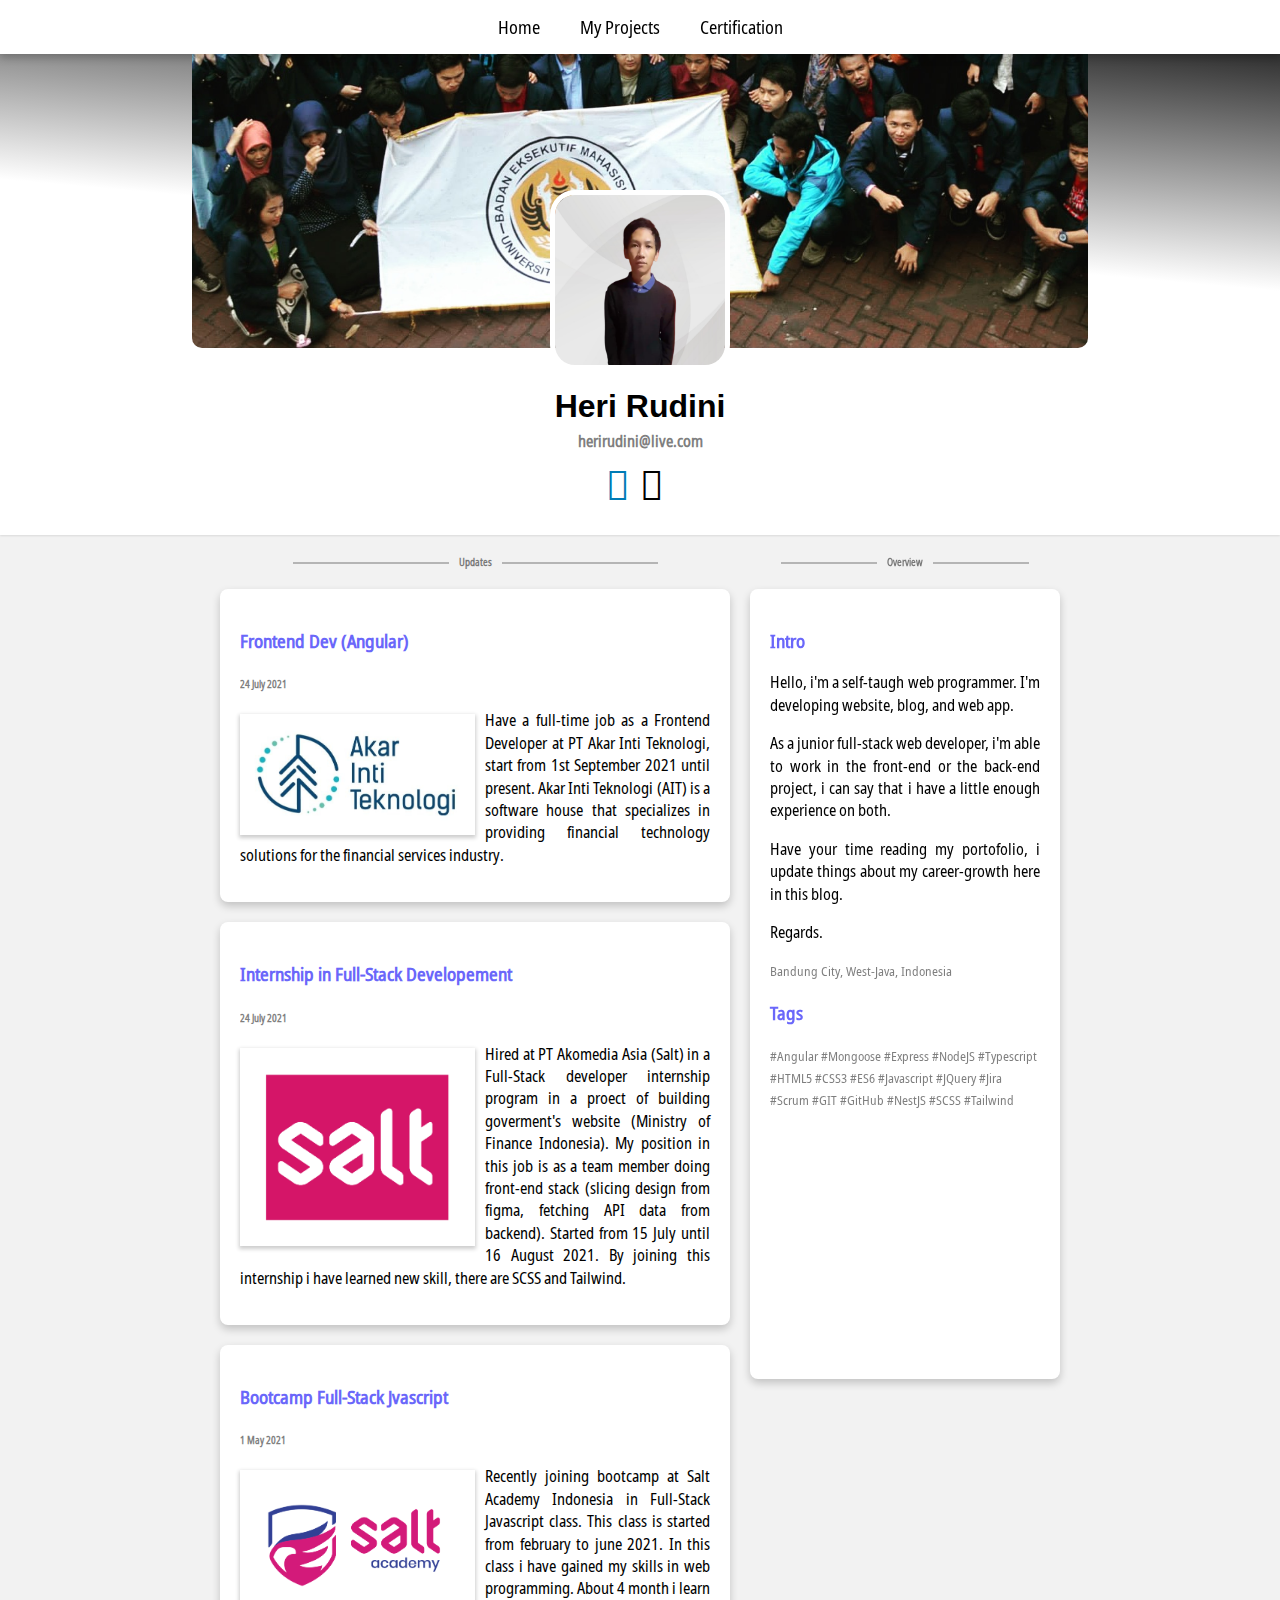
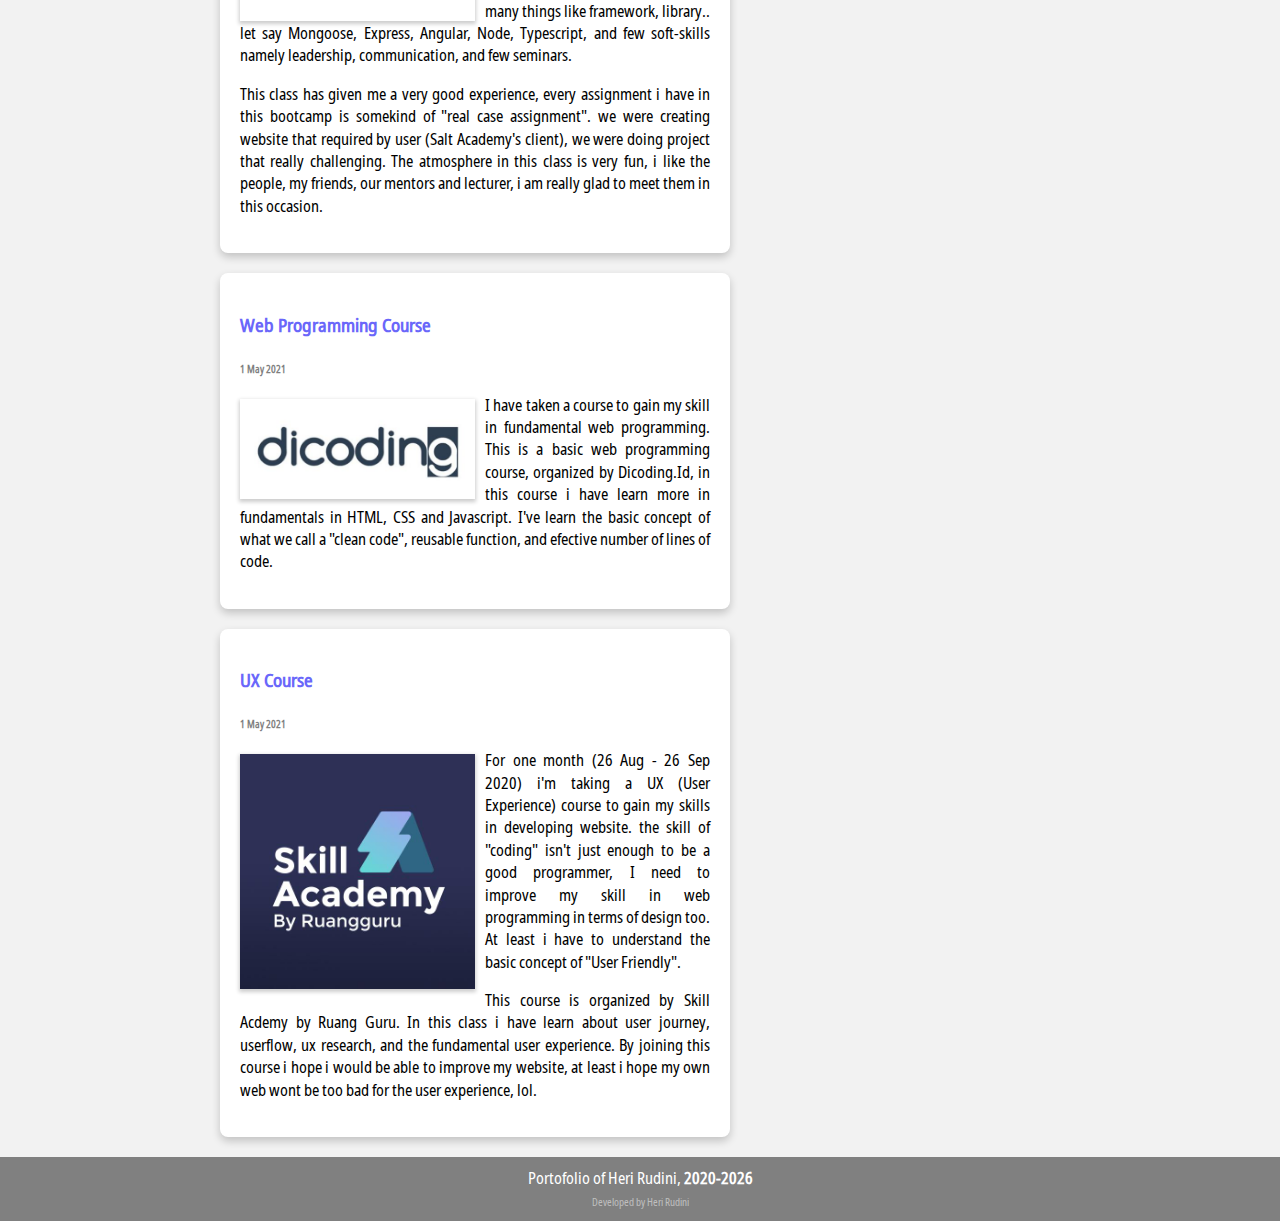
==== commit 61f62383: "hide about me" ====
--- a/index.html
+++ b/index.html
@@ -44,7 +44,7 @@
         <div class="list flexrow">
           <li><a href="index.html">Home</a></li>
           <li><a href="projects.html">My Projects</a></li>
-          <li><a href="aboutme.html">About Me</a></li>
+         <!-- <li><a href="aboutme.html">About Me</a></li> -->
           <li><a href="certification.html">Certification</a></li>
         </div>
       </ul>
--- a/css/style.css
+++ b/css/style.css
@@ -660,6 +660,3 @@
   z-index: 1;
   top: 110px;
 }
-#greeting::after {
-  content: '!';
-}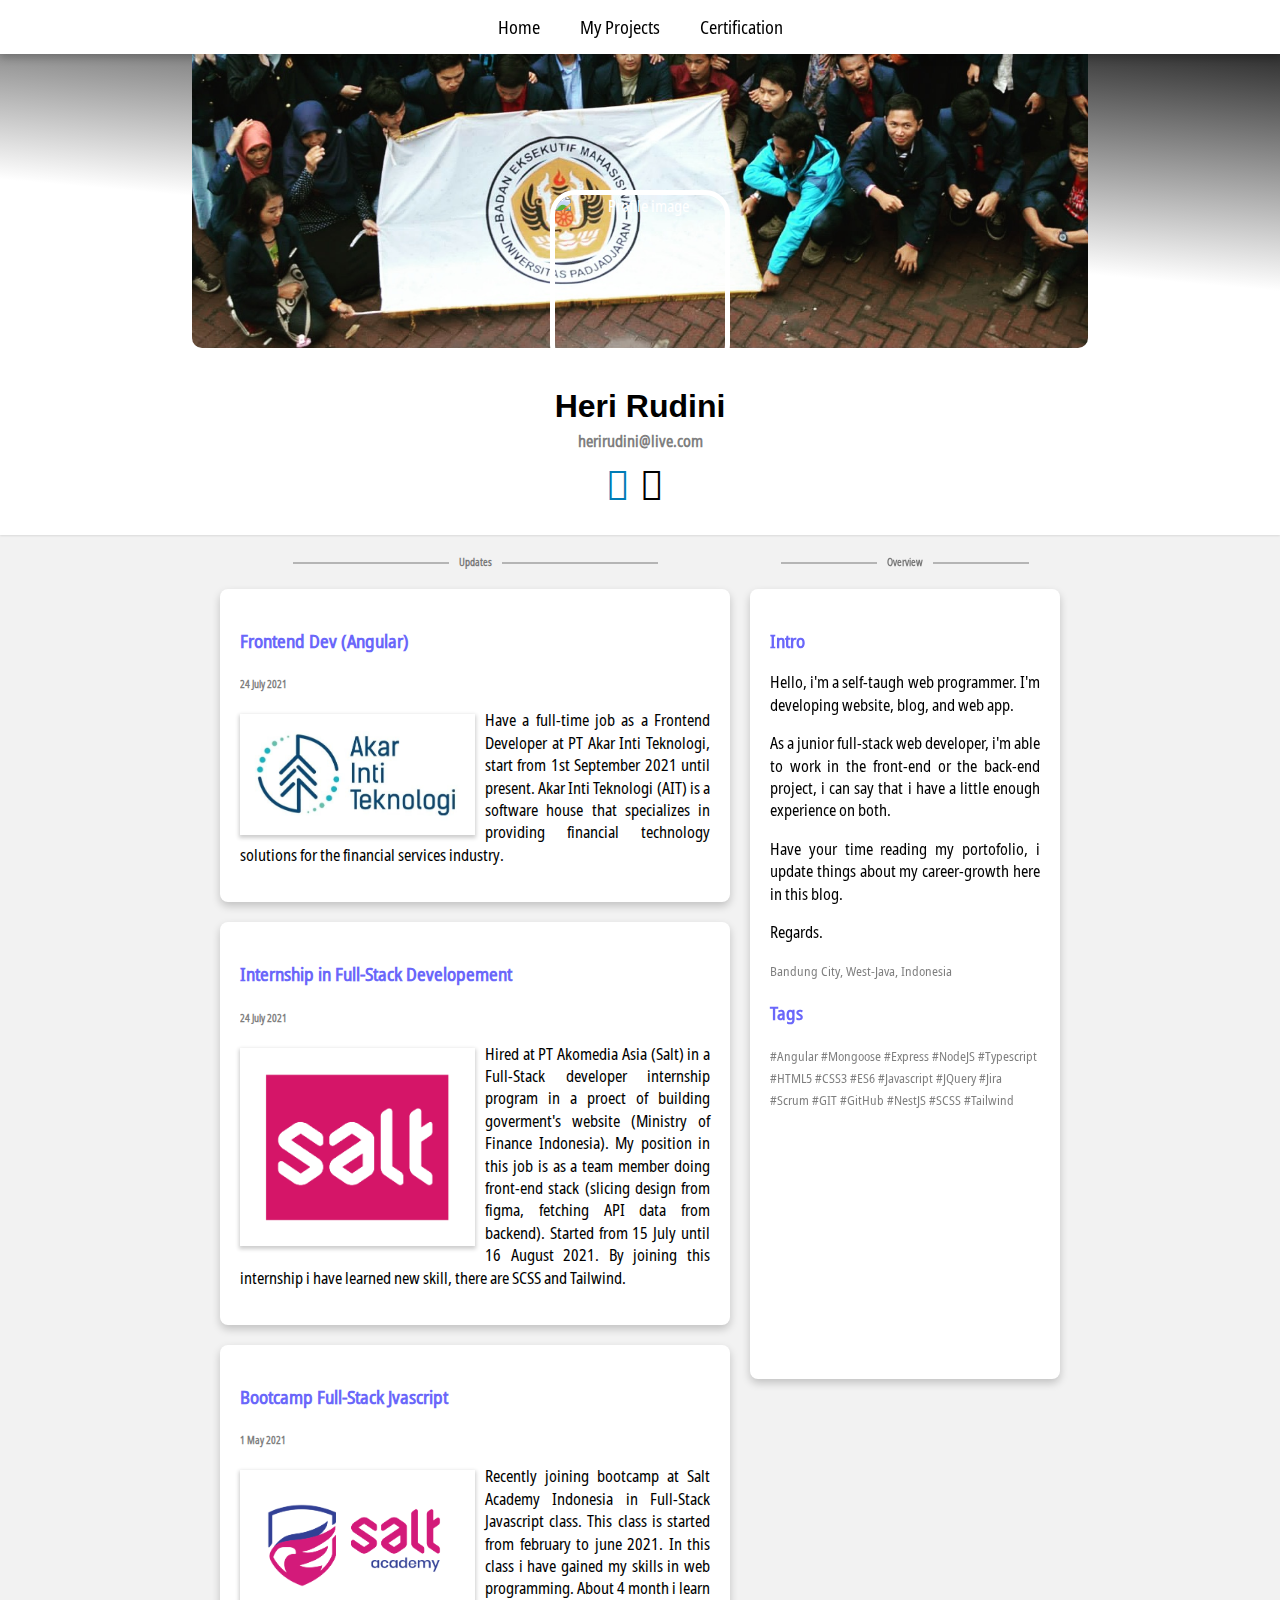
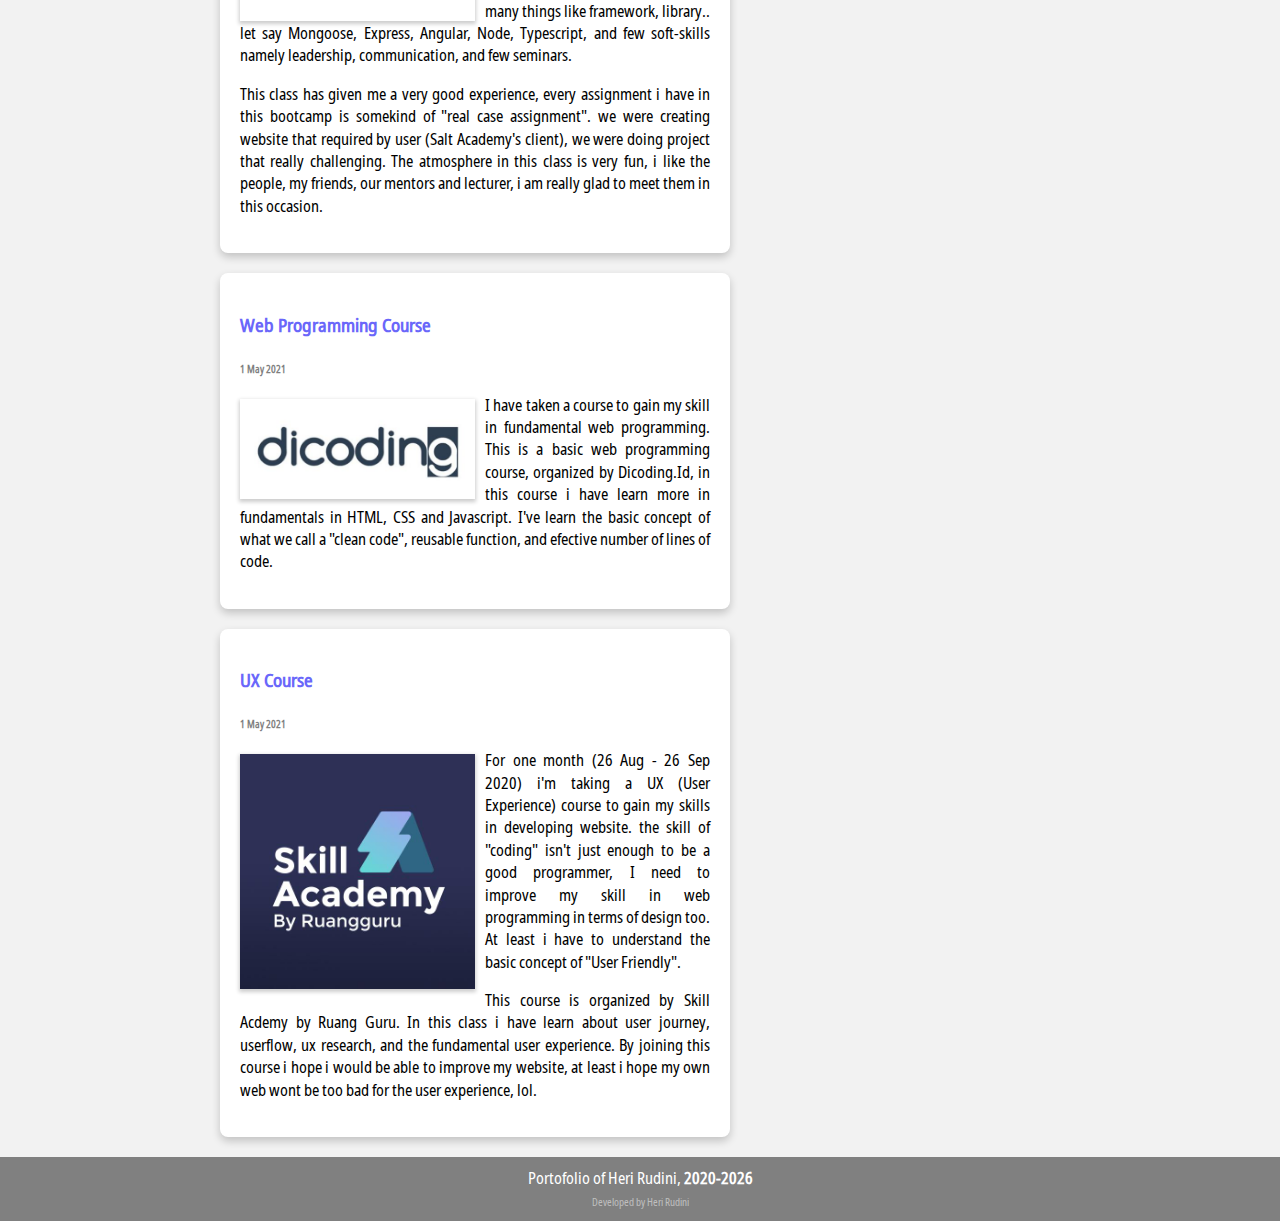
==== commit 2622803c: "update photo profile" ====
--- a/index.html
+++ b/index.html
@@ -21,7 +21,7 @@
   <header>
     <div class="jumbotron">
       <div id="greeting"></div>
-      <img id="profile-img" src="./assets/profile-img-5.png" class="profile-img" alt="Profile image"
+      <img id="profile-img" src="./assets/IMG_20230930_015323_378.jpg" class="profile-img" alt="Profile image"
         onclick="showModalImage(this.src)" />
     </div>
     <div class="title">
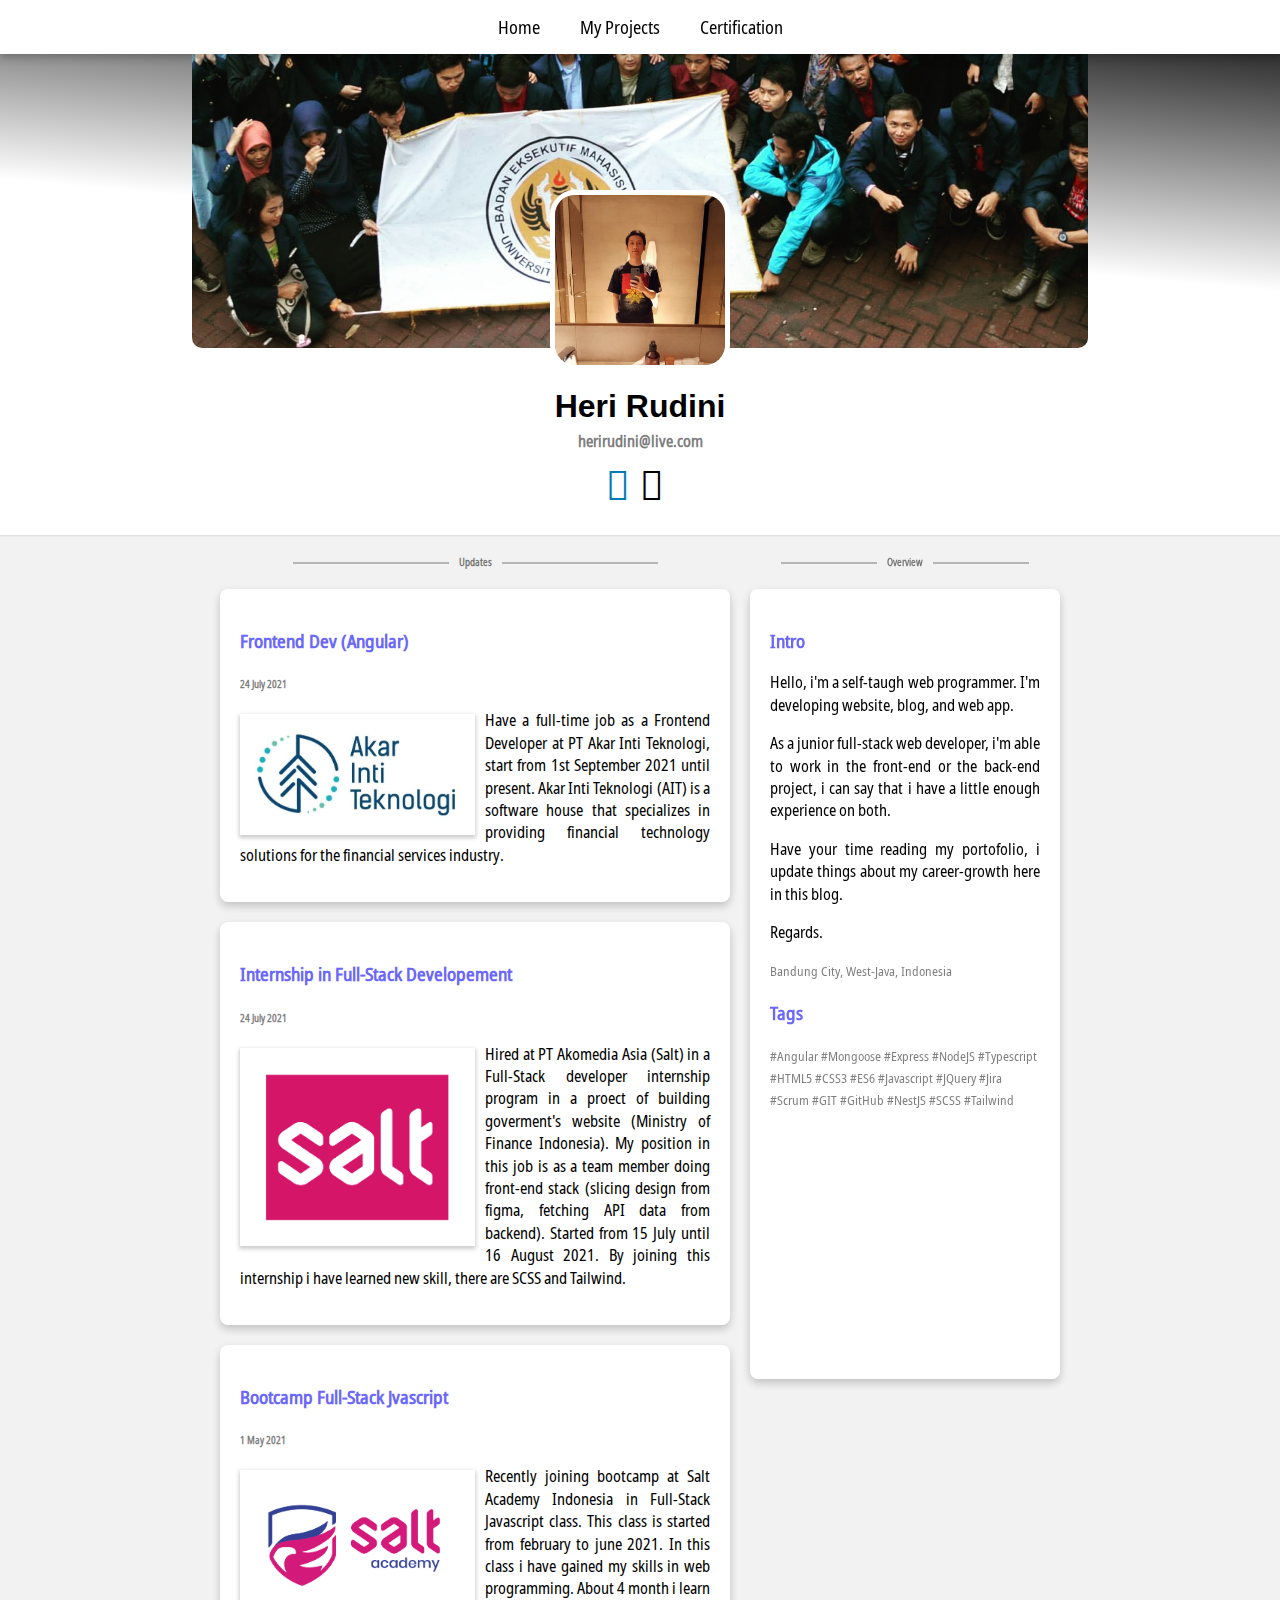
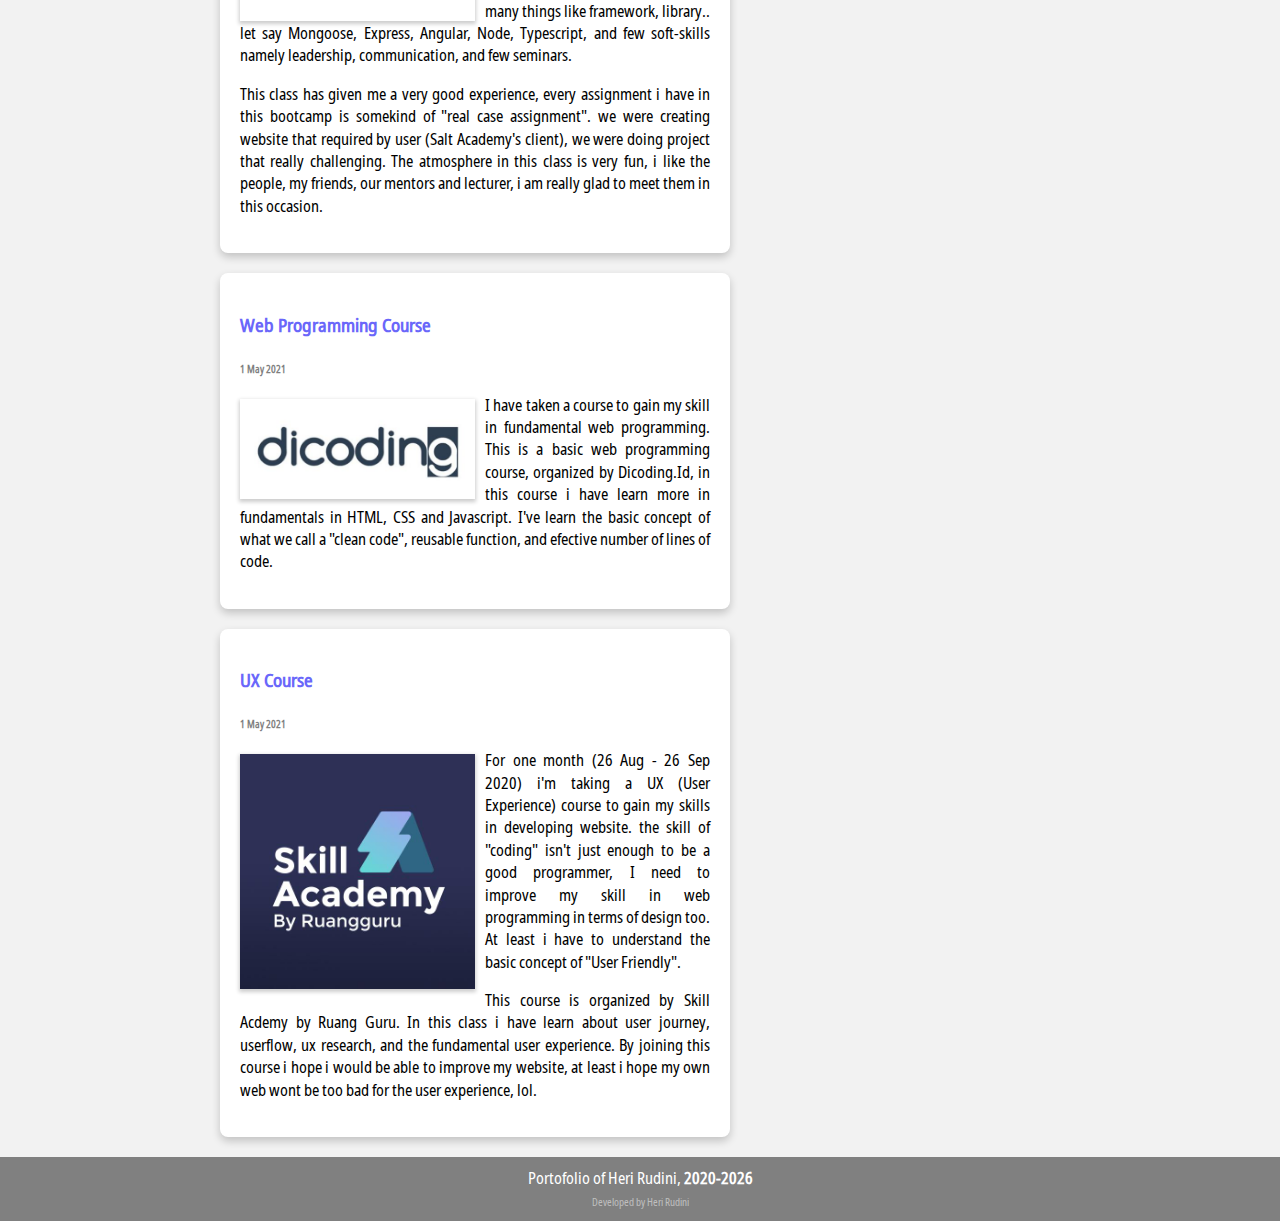
==== commit ab543431: "fix" ====
--- a/index.html
+++ b/index.html
@@ -21,7 +21,7 @@
   <header>
     <div class="jumbotron">
       <div id="greeting"></div>
-      <img id="profile-img" src="./assets/IMG_20230930_015323_378.jpg" class="profile-img" alt="Profile image"
+      <img id="profile-img" src="./assets/profile-img-6.jpg" class="profile-img" alt="Profile image"
         onclick="showModalImage(this.src)" />
     </div>
     <div class="title">
